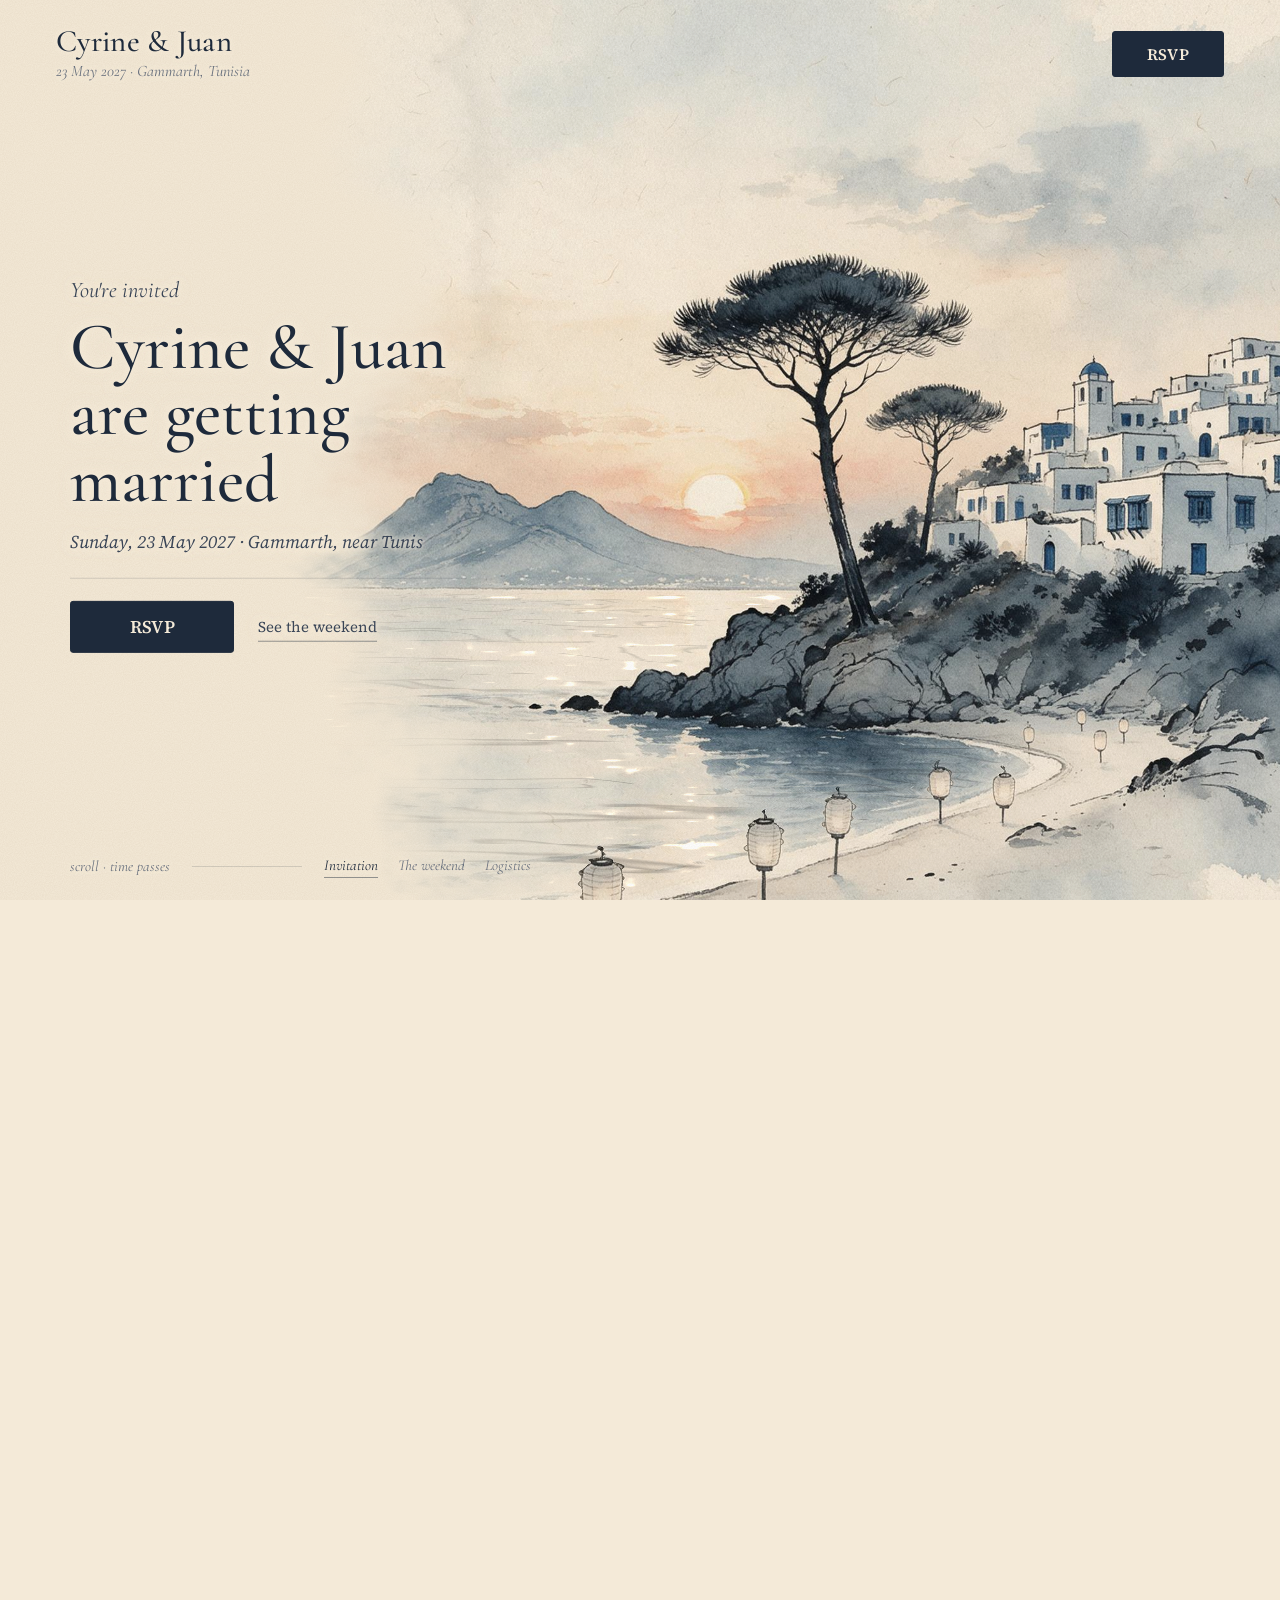
==== index.html @ d2c5db98 "Publish Cyrine and Juan wedding preview" ====
<!doctype html>
<html lang="en">
<head>
  <meta charset="utf-8">
  <meta name="viewport" content="width=device-width, initial-scale=1">
  <meta name="description" content="Cyrine & Juan are getting married: Sunday, 23 May 2027, Gammarth, near Tunis.">
  <title>Cyrine & Juan · 23 May 2027</title>
  <link rel="icon" href="assets/favicon.svg" type="image/svg+xml">
  <link rel="preconnect" href="https://fonts.googleapis.com">
  <link rel="preconnect" href="https://fonts.gstatic.com" crossorigin>
  <link rel="stylesheet" href="https://fonts.googleapis.com/css2?family=Cormorant+Garamond:ital,wght@0,400;0,500;0,600;1,400;1,500&family=Source+Serif+4:ital,wght@0,400;0,500;0,600;1,400&display=swap">
  <link rel="preload" as="image" href="assets/images/live/01-sunset.jpg">
  <link rel="stylesheet" href="home.css">
  <link rel="stylesheet" href="scrollbar.css">
  <script>
    window.LIVING_PAPER = {
      // Full-resolution masters, preserved without another image compression pass.
      stills: ['assets/images/live/01-sunset.jpg', 'assets/images/live/02-dusk.jpg', 'assets/images/live/03-night.jpg'],
      // The nightfall clip sets the sun, then brings out the stars.
      // Land stays on the aligned paintings; water keeps its independent clock.
      clips: ['assets/video/clips/12-sunset-to-dusk.mp4', 'assets/video/clips/23-nightfall-sun-stars.mp4'],
      // One continuous water video; scroll changes only its smooth colour grade.
      waterLoop: 'assets/video/clips/water-loop.mp4?v=rgb-1',
      waterLighting: 'assets/images/live/water-lighting.png?v=4-sky',
      mask: 'assets/images/live/live-mask.png?v=3-shore',
      sky: 'assets/images/live/live-sky.png?v=4-trees',
      aspect: 2400 / 1348,
      // Screens of scroll: a short rest on the first scene so the sunset starts almost at once.
      rest: [0.3, 0.6, 0.6],
      transition: 0.9,
      focusBand: 0.85,
      // Wide screens: the painting covers the right side; where it melts into the paper (fraction of the width, top and bottom).
      paperEdge: [0.33, 0.40],
      // Which part of the image must reach the screen's top, right and bottom edges (the paintings end in their own
      // washes before the image border; measured: paint stops past 0.96 on the right, past 0.94 at the bottom).
      cover: { top: 0.015, right: 0.93, bottom: 0.90 },
      // Things that light up when the cursor passes (lanterns on the beach, lit windows): [x, y, size] in painting coordinates.
      lights: [
        // Beach lanterns; checked against sunset (scripts/detect_lights.py).
        [0.55549, 0.88739, 1.07], // beach 1
        [0.64504, 0.84504, 0.94], // beach 2
        [0.68573, 0.81649, 0.84], // beach 3
        [0.74209, 0.78466, 0.76], // beach 4
        [0.7772, 0.79141, 0.74], // beach 5
        [0.79109, 0.73467, 0.61], // beach 6
        [0.82036, 0.71937, 0.56], // beach 7
        [0.83042, 0.74329, 0.63], // beach 8
        [0.84371, 0.72664, 0.58], // beach 9
        // Village windows, doorway and wall lamp; checked against sunset (scripts/detect_lights.py).
        [0.91142, 0.38555, 0.32], // top left window
        [0.91577, 0.38537, 0.32], // top right window
        [0.97858, 0.39445, 0.22], // wall lamp
        [0.80292, 0.45193, 0.32], // blue roof left
        [0.80691, 0.45148, 0.32], // blue roof middle
        [0.83345, 0.46267, 0.4], // small arched window
        [0.85294, 0.46172, 0.5], // middle left window
        [0.86501, 0.4618, 0.5], // middle right window
        [0.88919, 0.45537, 0.5], // tall arched window
        [0.93365, 0.4754, 0.5], // right shutter window
        [0.84236, 0.52325, 0.4], // front left pane
        [0.84844, 0.52168, 0.4], // front right pane
        [0.88539, 0.51431, 0.5], // front middle window
        [0.90999, 0.5193, 0.5], // front right window
        [0.88488, 0.56532, 0.5], // lit doorway
        // Shuttered windows: include the night painting's warm spill on the left walls; checked against sunset (scripts/detect_lights.py).
        [0.75843, 0.51219, 0.7], // left small shutter
        [0.77563, 0.51812, 1.2], // left tall shutter
        [0.74842, 0.54375, 0.65], // left lower shutter
        // Far-shore village lights; checked against sunset (scripts/detect_lights.py).
        [0.50289, 0.58857, 0.1], // shore 1
        [0.53652, 0.58365, 0.1], // shore 2
        [0.56676, 0.58657, 0.1], // shore 3
        [0.58826, 0.58468, 0.1], // shore 4
        [0.58807, 0.58948, 0.1], // shore 5
        [0.59575, 0.58915, 0.12], // shore 6
        [0.61139, 0.5837, 0.1], // shore 7
        [0.61587, 0.5858, 0.1], // shore 8
        [0.62457, 0.58526, 0.1], // shore 9
        [0.63322, 0.58791, 0.1], // shore 10
        [0.63514, 0.5813, 0.1], // shore 11
        [0.64682, 0.58353, 0.1], // shore 12
        [0.65063, 0.58703, 0.12], // shore 13
      ],
      // Paper colour at each painting's edge, so the page and the painting meet without a seam.
      paper: [[244, 234, 216], [246, 235, 219], [242, 228, 210]],
      // Both lighting transitions ease at their ends; the sky video follows that light directly.
      // Living motion, plus: the edge breathing (amount, period in seconds), the darker drying rim, wet paper under the
      // cursor and while the light changes. ?tune on the page gives sliders for all of these.
      motion: { water: 1, ripples: 1, sparkle: 1, speed: 1, trees: 0.5, gust: 0.5, breath: 1, breathPeriod: 8, rim: 0.5, wet: 1, wetChange: 0.5, dry: 0.15, wetTint: 0.5 },
      // The painting blooms in on load like a watercolour wash, from the sun outward, over this many seconds.
      bloom: 6.5,
      seed: [0.62, 0.5]
    };
    // Start on bare paper, before images can flash ahead of the live reveal.
    // If the renderer cannot start, leave the ordinary still-page fallback.
    if (!location.hash && !matchMedia('(prefers-reduced-motion: reduce)').matches) {
      document.documentElement.classList.add('lp-opening');
      setTimeout(() => document.documentElement.classList.remove('lp-opening'), 8000);
    }
  </script>
  <script src="src/living-paper.js?v=3-soft-opening" defer></script>
  <script src="src/cursor.js" defer></script>
  <script src="src/scrollbar.js" defer></script>
</head>
<body>
  <canvas id="paper" aria-hidden="true"></canvas>
  <div class="lp-fallback" aria-hidden="true">
    <img src="assets/images/live/01-sunset.jpg" alt="">
    <img src="assets/images/live/02-dusk.jpg" alt="">
    <img src="assets/images/live/03-night.jpg" alt="">
  </div>

  <header class="lp-header" data-tone="light">
    <a class="lp-brand" href="#invitation">
      <span class="lp-brand__names">Cyrine &amp; Juan</span>
      <span class="lp-brand__line">23 May 2027 · Gammarth, Tunisia</span>
    </a>
    <nav class="lp-menu" aria-label="Site">
      <a class="lp-button lp-button--primary" href="rsvp/">RSVP</a>
    </nav>
  </header>


  <main id="track">
    <span class="lp-anchor" id="invitation"></span>
    <span class="lp-anchor" id="weekend"></span>
    <span class="lp-anchor" id="logistics"></span>

    <article class="lp-copy" aria-labelledby="h-invitation">
      <p class="lp-eyebrow">You're invited</p>
      <h1 id="h-invitation">Cyrine &amp; Juan are getting married</h1>
      <p class="lp-sub">Sunday, 23 May 2027 · Gammarth, near Tunis</p>
      <div class="lp-rsvp">
        <p class="lp-actions"><a class="lp-button lp-button--big lp-button--primary" href="rsvp/">RSVP</a><a class="lp-link" href="#weekend">See the weekend</a></p>
      </div>
    </article>

    <article class="lp-copy" aria-labelledby="h-weekend">
      <p class="lp-eyebrow">The plans so far</p>
      <h2 id="h-weekend">The weekend</h2>
      <p class="lp-sub">21–24 May 2027 · Gammarth</p>
      <ol class="lp-programme">
        <li><b>Fri 21 May</b><span>Traditional Tunisian wedding</span></li>
        <li><b>Sun 23 May</b><span>The wedding, under the stars</span></li>
        <li><b>Mon 24 May</b><span>Farewell brunch</span></li>
      </ol>
      <p class="lp-note">Saturday is yours to explore. Times and venues will follow as plans are settled.</p>
      <p class="lp-actions"><a class="lp-link" href="rsvp/">RSVP</a><a class="lp-link" href="logistics/#weekend">Weekend details</a></p>
    </article>

    <article class="lp-copy" aria-labelledby="h-logistics">
      <p class="lp-eyebrow">Getting there</p>
      <h2 id="h-logistics">Logistics</h2>
      <dl class="lp-facts">
        <dt>Fly into</dt><dd>Tunis–Carthage (TUN)</dd>
        <dt>Transport</dt><dd>Shuttles planned</dd>
        <dt>Where to stay</dt><dd><a class="lp-link" href="logistics/#stay">Three hotel ideas</a></dd>
        <dt>What to wear</dt><dd><a class="lp-link" href="logistics/#wear">Friday &amp; Sunday</a></dd>
      </dl>
      <p class="lp-actions"><a class="lp-button lp-button--big" href="logistics/">All the details</a><a class="lp-link" href="rsvp/">RSVP</a></p>
    </article>
  </main>

  <div class="lp-foot">
    <span class="lp-hint" aria-hidden="true">scroll · time passes</span>
    <span class="lp-progress" aria-hidden="true"><i></i></span>
    <nav class="lp-scenes" aria-label="Scenes">
      <a href="#invitation"><b>01</b> Invitation</a>
      <a href="#weekend"><b>02</b> The weekend</a>
      <a href="#logistics"><b>03</b> Logistics</a>
    </nav>
  </div>
  <noscript><p class="lp-noscript">Cyrine &amp; Juan are getting married: Sunday, 23 May 2027, Gammarth, near Tunis. <a href="rsvp/">RSVP</a> · <a href="logistics/">Logistics</a></p></noscript>
</body>
</html>
---- home.css ----
/* Home: the living painting. A fixed WebGL stage, the scene text on the painting's paper side, set like ink
   on the same sheet: quiet serif, no labels in capitals, outlined buttons, paper grain over all. */
:root {
  --paper: #f4ead8;
  --ink: #1e2a3b;
  --ink-soft: #3a4556;
  --muted: #68707d;
  --accent: #2c4f80;
  --line: rgba(30, 42, 59, 0.15);
  --rule: rgba(30, 42, 59, 0.45);
  --display: "Cormorant Garamond", Georgia, serif;
  --text: "Source Serif 4", Georgia, serif;
}
* { box-sizing: border-box; }
html { scroll-behavior: smooth; }
@media (prefers-reduced-motion: reduce) { html { scroll-behavior: auto; } }
body { margin: 0; background: var(--paper); color: var(--ink); font: 400 17px/1.6 var(--text); -webkit-font-smoothing: antialiased; }
a { color: inherit; }

/* Paper grain over the whole page, so the page's paper and the painting's paper read as one sheet. */
body::before {
  content: ""; position: fixed; inset: 0; z-index: 1; pointer-events: none; opacity: 0.3; mix-blend-mode: multiply;
  background-image: url("data:image/svg+xml,%3Csvg xmlns='http://www.w3.org/2000/svg' width='280' height='280'%3E%3Cfilter id='g'%3E%3CfeTurbulence type='fractalNoise' baseFrequency='0.9' numOctaves='3' stitchTiles='stitch'/%3E%3CfeColorMatrix values='0 0 0 0 0.52 0 0 0 0 0.44 0 0 0 0 0.32 0.55 0 0 0 0'/%3E%3C/filter%3E%3Crect width='100%25' height='100%25' filter='url(%23g)'/%3E%3C/svg%3E");
  background-size: 280px 280px;
}
body.lp-nograin::before { display: none; }

#paper, .lp-fallback { position: fixed; inset: 0; width: 100%; height: 100%; z-index: 0; }
#paper { display: block; opacity: 0; transition: opacity 0.2s; }
.lp-live #paper { opacity: 1; }
.lp-fallback img { position: absolute; inset: 0; width: 100%; height: 100%; object-fit: cover; transition: opacity 0.3s; }
.lp-fallback img + img { opacity: 0; }
.lp-live .lp-fallback { display: none; }
/* Until the renderer is ready, the first view is paper rather than a full
   painting that disappears again. No class is set for reduced motion/no JS. */
.lp-opening .lp-fallback,
.lp-opening .lp-copy:first-of-type { visibility: hidden !important; }
body:not(.lp-band) .lp-fallback img { left: auto; right: 0; top: 0; width: auto; height: 100%; object-fit: cover; }

#track { position: relative; z-index: 1; }
.lp-anchor { position: absolute; left: 0; width: 1px; height: 1px; }

.lp-header { position: fixed; z-index: 5; top: 0; left: 0; right: 0; display: flex; align-items: center; justify-content: space-between; gap: 12px 28px; padding: 26px 56px;
  text-shadow: 0 0 4px var(--paper), 0 0 10px var(--paper); }
.lp-brand { display: flex; flex-direction: column; gap: 5px; text-decoration: none; }
.lp-brand__names { font: 500 31px/1 var(--display); letter-spacing: 0.01em; }
.lp-brand__line { font: italic 400 16px/1.2 var(--display); color: var(--muted); }
.lp-menu { display: flex; align-items: center; justify-content: flex-end; }
.lp-button { display: inline-flex; align-items: center; padding: 10px 20px; border: 1px solid var(--rule); border-radius: 3px; background: transparent; color: var(--ink); text-decoration: none; font: 500 15px/1 var(--text); letter-spacing: 0.02em; transition: background-color 0.5s, border-color 0.5s; }
.lp-button:hover { background: rgba(44, 79, 128, 0.09); border-color: var(--ink); }
.lp-button--big { padding: 13px 26px; font-size: 16px; border-color: rgba(30, 42, 59, 0.7); }
.lp-button--primary { justify-content: center; background: var(--ink); border-color: var(--ink); color: var(--paper); font-weight: 600; text-shadow: none; }
.lp-button--primary:hover { background: var(--accent); border-color: var(--accent); }
.lp-menu .lp-button--primary { min-width: 112px; min-height: 46px; font-size: 16px; transition: background-color 0.5s, border-color 0.5s, color 0.5s; }
.lp-button--big.lp-button--primary { min-width: 164px; min-height: 52px; padding: 16px 32px; font-size: 18px; }
/* The desktop button sits on the sky; the phone header always sits on paper. */
body:not(.lp-band) .lp-header[data-tone="dark"] .lp-button--primary { background: var(--paper); border-color: var(--paper); color: var(--ink); }
body:not(.lp-band) .lp-header[data-tone="dark"] .lp-button--primary:hover { background: #fff7e9; border-color: #fff7e9; }
a:focus-visible { outline: 2px solid #b08a3e; outline-offset: 3px; }

.lp-copy { position: fixed; z-index: 2; left: 5.5vw; top: 50%; transform: translateY(-46%); width: min(500px, 31vw); display: flex; flex-direction: column; gap: 14px; opacity: 0;
  text-shadow: 0 0 4px var(--paper), 0 0 10px var(--paper), 0 0 18px rgba(244, 234, 216, 0.85); }
.lp-copy .lp-button { text-shadow: none; }
.lp-copy:first-of-type { opacity: 1; }
.lp-eyebrow { margin: 0 0 -4px; font: italic 400 1.4rem/1.2 var(--display); color: var(--ink-soft); }
.lp-copy h1, .lp-copy h2 { margin: 0; font: 500 clamp(2.8rem, 5.2vw, 4.6rem)/1 var(--display); letter-spacing: 0; }
.lp-sub { margin: 0; font-size: 18px; font-style: italic; color: var(--ink-soft); }
.lp-rsvp { display: flex; flex-direction: column; gap: 14px; margin-top: 8px; padding-top: 22px; border-top: 1px solid var(--line); }
.lp-rsvp p { margin: 0; }
.lp-actions { margin: 4px 0 0; display: flex; flex-wrap: wrap; align-items: center; gap: 14px 24px; }
.lp-link { padding: 2px 0; border-bottom: 1px solid var(--rule); text-decoration: none; font-size: 15px; color: var(--ink-soft); transition: color 0.4s, border-color 0.4s; }
.lp-link:hover { color: var(--ink); border-bottom-color: var(--ink); }
.lp-programme { margin: 6px 0 0; padding: 0; list-style: none; border-top: 1px solid var(--line); }
.lp-programme li { display: flex; gap: 18px; align-items: baseline; padding: 13px 0; border-bottom: 1px solid var(--line); }
.lp-programme b { width: 118px; flex-shrink: 0; font-weight: 600; font-size: 15px; }
.lp-programme span { flex: 1; font-size: 16px; }
.lp-copy em { font: italic 400 15px/1 var(--display); color: var(--muted); text-transform: lowercase; }
.lp-note { margin: 0; font-size: 15px; color: var(--ink-soft); }
.lp-facts { margin: 6px 0 0; display: grid; grid-template-columns: 140px minmax(0, 1fr); border-top: 1px solid var(--line); }
.lp-facts dt, .lp-facts dd { margin: 0; padding: 11px 0; border-bottom: 1px solid var(--line); }
.lp-facts dt { font-weight: 600; font-size: 15px; }
.lp-facts dd { font-size: 16px; }

.lp-foot { position: fixed; z-index: 3; left: 5.5vw; right: auto; bottom: 22px; display: flex; flex-wrap: wrap; justify-content: flex-start; align-items: center; gap: 10px 22px; font: italic 400 15px/1 var(--display); color: var(--muted); text-shadow: 0 0 4px var(--paper), 0 0 10px var(--paper); }
.lp-hint { pointer-events: none; transition: opacity 0.3s; }
.lp-scenes { display: flex; gap: 20px; }
.lp-scenes a { text-decoration: none; color: var(--muted); padding: 4px 0; border-bottom: 1px solid transparent; transition: color 0.3s, border-color 0.3s; }
.lp-scenes a b { display: none; }
.lp-scenes a:hover, .lp-scenes a[aria-current] { color: var(--ink); border-bottom-color: var(--rule); }
.lp-progress { display: block; width: 110px; height: 1px; background: var(--line); }
.lp-progress i { display: block; height: 1px; background: var(--ink-soft); transform: scaleX(0); transform-origin: left; }
.lp-noscript { position: relative; z-index: 6; max-width: 40ch; margin: 30vh auto; padding: 0 24px; }

/* Narrow or portrait screens: the painting is a band under the header; the text sits on paper below. */
.lp-band .lp-header { align-items: center; gap: 12px; min-height: 92px; padding: 14px 20px; background: var(--paper); }
.lp-band .lp-brand { min-width: 0; }
.lp-band .lp-brand__names { font-size: 25px; }
.lp-band .lp-brand__line { font-size: 13px; }
.lp-band .lp-menu .lp-button--primary { min-width: 86px; min-height: 42px; font-size: 15px; }
.lp-band .lp-button { padding: 8px 16px; }
.lp-band #paper, .lp-band .lp-fallback { top: 92px; height: 40svh; bottom: auto; }
.lp-band .lp-scenes { display: none; }
.lp-band .lp-copy { left: 20px; right: 20px; width: auto; top: calc(92px + 40svh + 14px); transform: none; gap: 10px; text-shadow: none; }
.lp-band .lp-eyebrow { font-size: 1.2rem; }
.lp-band .lp-copy h1, .lp-band .lp-copy h2 { font-size: clamp(2.1rem, 9.5vw, 2.8rem); }
.lp-band .lp-sub { font-size: 16px; }
.lp-band .lp-rsvp { margin-top: 2px; padding-top: 12px; gap: 10px; }
.lp-band .lp-rsvp p { font-size: 16px; }
.lp-band .lp-button--big { padding: 11px 22px; font-size: 15px; }
.lp-band .lp-programme li { padding: 9px 0; gap: 10px; }
.lp-band .lp-programme b { width: auto; font-size: 14px; }
.lp-band .lp-programme span { font-size: 14px; }
.lp-band .lp-note { display: none; }
.lp-band .lp-facts { grid-template-columns: 104px minmax(0, 1fr); }
.lp-band .lp-facts dt, .lp-band .lp-facts dd { padding: 7px 0; font-size: 14px; }
.lp-band .lp-foot { left: 20px; right: 20px; bottom: 12px; justify-content: center; text-shadow: none; }

/* ?tune: the sliders, only on the real page while Juan sets the numbers. */
.lp-tune { position: fixed; z-index: 9; right: 16px; bottom: 56px; width: 280px; max-height: calc(100vh - 80px); overflow: auto; padding: 12px 14px; border: 1px solid var(--line); border-radius: 6px; background: rgba(244, 234, 216, 0.96); font: 400 13px/1.4 var(--text); display: flex; flex-direction: column; gap: 6px; }
.lp-tune b { font-weight: 600; }
.lp-tune label { display: grid; grid-template-columns: 1fr 44px; gap: 2px 8px; align-items: center; }
.lp-tune input { grid-column: 1 / -1; width: 100%; accent-color: var(--accent); }
.lp-tune output { text-align: right; font-family: ui-monospace, Menlo, monospace; font-size: 12px; }
.lp-tune button { margin-top: 4px; padding: 6px 12px; border: 1px solid var(--rule); border-radius: 3px; background: transparent; font: inherit; cursor: pointer; }
.lp-tune code { white-space: pre-wrap; word-break: break-all; font-size: 11px; color: var(--muted); }

/* The cursor: an ink drop that follows the pointer, lengthens along its motion like a drop of water, grows over
   links and sits a little wider on the painting. Only where there is a fine pointer; never on touch screens. */
@media (hover: hover) and (pointer: fine) {
  body.lp-cursor, body.lp-cursor * { cursor: none !important; }
  /* Drawn in paper colour with difference blending: ink on the paper, pale on the night sky. */
  .lp-cursor-dot { position: fixed; z-index: 11; left: 0; top: 0; width: 22px; height: 22px; margin: -11px 0 0 -11px; border: 1px solid rgba(244, 234, 216, 0.8); border-radius: 50%; background: rgba(244, 234, 216, 0); pointer-events: none; mix-blend-mode: difference; opacity: 0; will-change: transform;
    transition: opacity 0.3s, width 0.25s, height 0.25s, margin 0.25s, background-color 0.25s, border-color 0.25s; }
  .lp-cursor-dot::before { content: ""; position: absolute; inset: 4px; border-radius: 46% 54% 52% 48% / 52% 46% 54% 48%; background: rgba(244, 234, 216, 0.1); animation: lp-drop 7s ease-in-out infinite; }
  .lp-cursor-dot.is-on { opacity: 1; }
  .lp-cursor-dot.is-paint { width: 30px; height: 30px; margin: -15px 0 0 -15px; border-color: rgba(244, 234, 216, 0.55); }
  /* Over a link the ring closes into a pen tip: a small solid ink dot, nothing grows. */
  .lp-cursor-dot.is-link { width: 7px; height: 7px; margin: -3.5px 0 0 -3.5px; border-color: transparent; background: rgba(244, 234, 216, 0.95); }
  .lp-cursor-dot.is-link::before { display: none; }
  .lp-cursor-dot.is-down { width: 5px; height: 5px; margin: -2.5px 0 0 -2.5px; border-color: transparent; background: rgba(244, 234, 216, 1); }
  @keyframes lp-drop {
    0%, 100% { border-radius: 46% 54% 52% 48% / 52% 46% 54% 48%; }
    33% { border-radius: 53% 47% 45% 55% / 48% 55% 45% 52%; }
    66% { border-radius: 48% 52% 55% 45% / 55% 47% 53% 45%; }
  }
}
@media (prefers-reduced-motion: reduce) { .lp-cursor-dot { display: none; } body.lp-cursor, body.lp-cursor * { cursor: auto !important; } }
---- scrollbar.css ----
/* A dry-brush mark at the paper's edge. Scrolling itself stays native. */
html.paint-scrollbar-ready { scrollbar-width: none; }
html.paint-scrollbar-ready::-webkit-scrollbar { display: none; }

.paint-scrollbar {
  position: fixed;
  z-index: 10;
  top: max(104px, env(safe-area-inset-top));
  right: env(safe-area-inset-right, 0px);
  bottom: max(24px, env(safe-area-inset-bottom));
  width: 28px;
  outline: none;
  /* Difference blending gives ink on paper and pale pigment on the dark
     painting, including when the handle crosses both in the same stroke. */
  color: #ded0b5;
  mix-blend-mode: difference;
  cursor: pointer;
  touch-action: pan-y;
  user-select: none;
  -webkit-user-select: none;
  opacity: 0;
  pointer-events: none;
  transition: opacity 0.45s;
}
.paint-scrollbar.is-scrolling,
.paint-scrollbar.is-dragging,
.paint-scrollbar:focus-visible:not(.is-pointer-focus) { opacity: 1; pointer-events: auto; transition-duration: 0.16s; }
.paint-scrollbar[hidden] { display: none; }
.paint-scrollbar svg { display: block; width: 100%; height: 100%; pointer-events: none; }
.paint-scrollbar__track { position: absolute; inset: 0; opacity: 0.28; }
.paint-scrollbar__thumb {
  position: absolute;
  top: 0;
  left: 0;
  width: 100%;
  min-height: 44px;
  cursor: grab;
  touch-action: none;
}
.paint-scrollbar__thumb svg { width: 10px; margin: 0 auto; opacity: 0.78; transition: opacity 0.2s; }
.paint-scrollbar:hover .paint-scrollbar__thumb svg,
.paint-scrollbar:focus-visible .paint-scrollbar__thumb svg,
.paint-scrollbar.is-dragging .paint-scrollbar__thumb svg { opacity: 1; }
.paint-scrollbar.is-dragging, .paint-scrollbar.is-dragging .paint-scrollbar__thumb { cursor: grabbing; }
.paint-scrollbar:focus-visible:not(.is-pointer-focus) { outline: 1px dashed currentColor; outline-offset: -3px; }
@media (pointer: coarse) {
  .paint-scrollbar { width: 24px; top: max(116px, env(safe-area-inset-top)); }
  .paint-scrollbar__thumb svg { width: 7px; }
}
@media (prefers-reduced-motion: reduce) {
  .paint-scrollbar, .paint-scrollbar__thumb svg { transition: none; }
}
@media print, (forced-colors: active) {
  html.paint-scrollbar-ready { scrollbar-width: auto; }
  html.paint-scrollbar-ready::-webkit-scrollbar { display: block; }
  .paint-scrollbar { display: none; }
}
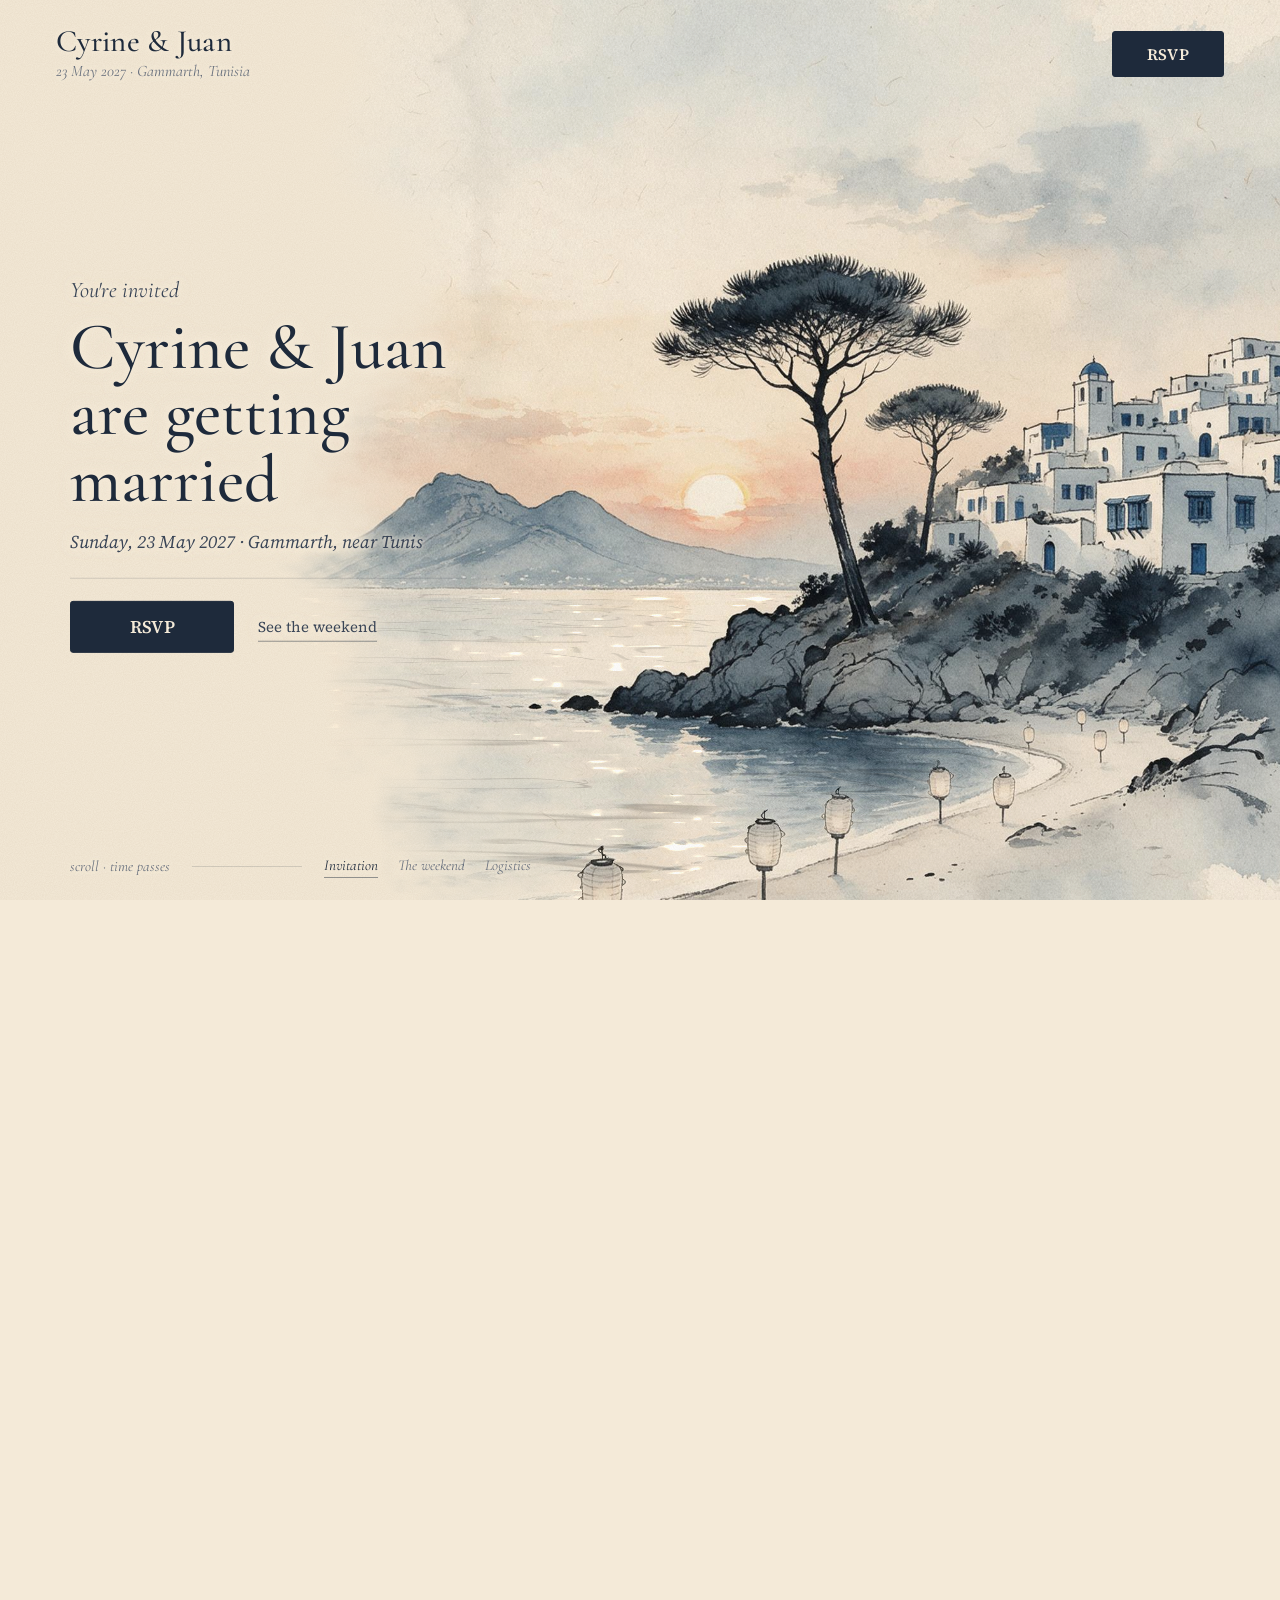
==== commit e0634c58: "Start the phone home page with the painting" ====
--- a/index.html
+++ b/index.html
@@ -10,7 +10,7 @@
   <link rel="preconnect" href="https://fonts.gstatic.com" crossorigin>
   <link rel="stylesheet" href="https://fonts.googleapis.com/css2?family=Cormorant+Garamond:ital,wght@0,400;0,500;0,600;1,400;1,500&family=Source+Serif+4:ital,wght@0,400;0,500;0,600;1,400&display=swap">
   <link rel="preload" as="image" href="assets/images/live/01-sunset.jpg">
-  <link rel="stylesheet" href="home.css">
+  <link rel="stylesheet" href="home.css?v=phone-no-header-1">
   <link rel="stylesheet" href="scrollbar.css">
   <script>
     window.LIVING_PAPER = {
--- a/home.css
+++ b/home.css
@@ -53,7 +53,7 @@
 .lp-button--primary:hover { background: var(--accent); border-color: var(--accent); }
 .lp-menu .lp-button--primary { min-width: 112px; min-height: 46px; font-size: 16px; transition: background-color 0.5s, border-color 0.5s, color 0.5s; }
 .lp-button--big.lp-button--primary { min-width: 164px; min-height: 52px; padding: 16px 32px; font-size: 18px; }
-/* The desktop button sits on the sky; the phone header always sits on paper. */
+/* The desktop button sits on the sky. */
 body:not(.lp-band) .lp-header[data-tone="dark"] .lp-button--primary { background: var(--paper); border-color: var(--paper); color: var(--ink); }
 body:not(.lp-band) .lp-header[data-tone="dark"] .lp-button--primary:hover { background: #fff7e9; border-color: #fff7e9; }
 a:focus-visible { outline: 2px solid #b08a3e; outline-offset: 3px; }
@@ -91,16 +91,14 @@
 .lp-progress i { display: block; height: 1px; background: var(--ink-soft); transform: scaleX(0); transform-origin: left; }
 .lp-noscript { position: relative; z-index: 6; max-width: 40ch; margin: 30vh auto; padding: 0 24px; }
 
-/* Narrow or portrait screens: the painting is a band under the header; the text sits on paper below. */
-.lp-band .lp-header { align-items: center; gap: 12px; min-height: 92px; padding: 14px 20px; background: var(--paper); }
-.lp-band .lp-brand { min-width: 0; }
-.lp-band .lp-brand__names { font-size: 25px; }
-.lp-band .lp-brand__line { font-size: 13px; }
-.lp-band .lp-menu .lp-button--primary { min-width: 86px; min-height: 42px; font-size: 15px; }
+/* Narrow or portrait screens start with the painting; the invitation and RSVP sit below. */
+/* Hide the bar before the runtime applies lp-band, including on the first paint. */
+@media (max-aspect-ratio: 23/20) { .lp-header { display: none; } }
+.lp-band .lp-header { display: none; }
 .lp-band .lp-button { padding: 8px 16px; }
-.lp-band #paper, .lp-band .lp-fallback { top: 92px; height: 40svh; bottom: auto; }
+.lp-band #paper, .lp-band .lp-fallback { top: 0; height: 40svh; bottom: auto; }
 .lp-band .lp-scenes { display: none; }
-.lp-band .lp-copy { left: 20px; right: 20px; width: auto; top: calc(92px + 40svh + 14px); transform: none; gap: 10px; text-shadow: none; }
+.lp-band .lp-copy { left: 20px; right: 20px; width: auto; top: calc(40svh + 14px); transform: none; gap: 10px; text-shadow: none; }
 .lp-band .lp-eyebrow { font-size: 1.2rem; }
 .lp-band .lp-copy h1, .lp-band .lp-copy h2 { font-size: clamp(2.1rem, 9.5vw, 2.8rem); }
 .lp-band .lp-sub { font-size: 16px; }
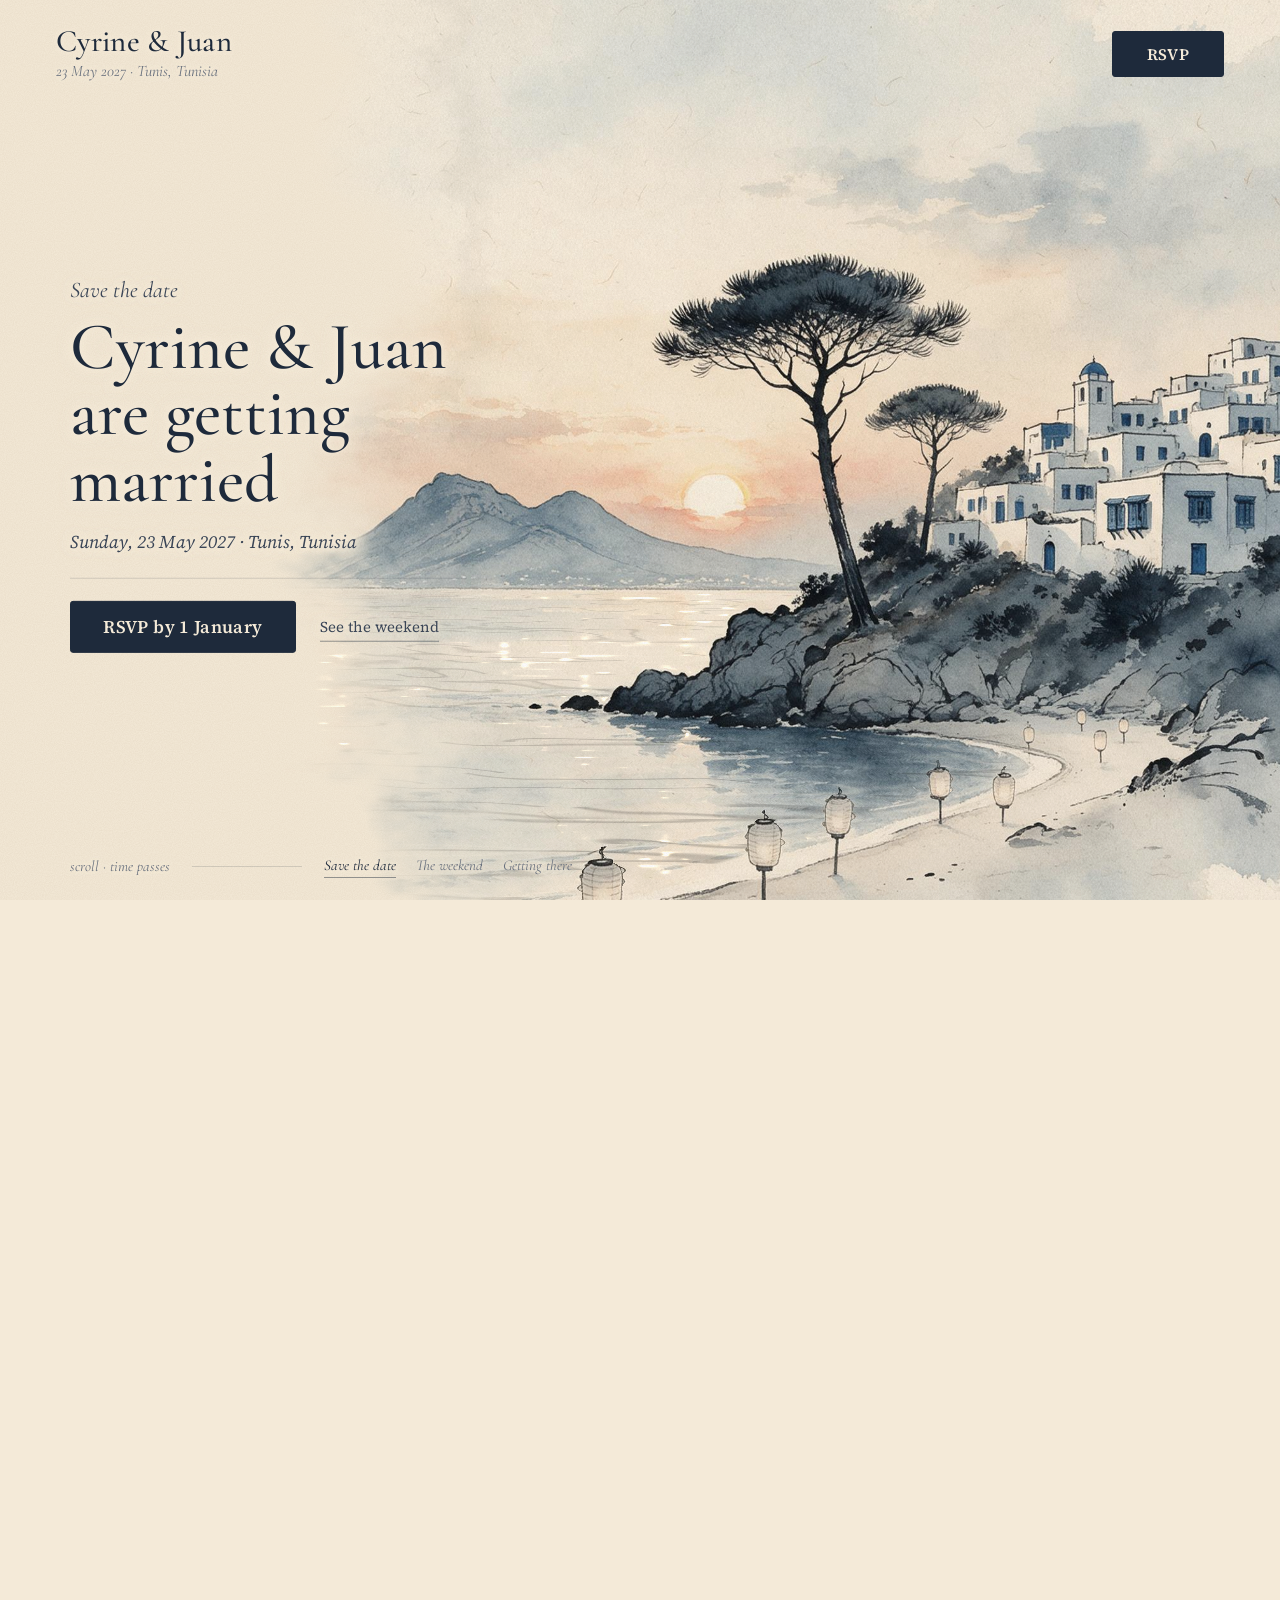
==== commit 415945cc: "Faster home page at rest; save the date, Tunis, Getting there, visa and attire details Co-Authored-B" ====
--- a/index.html
+++ b/index.html
@@ -3,14 +3,14 @@
 <head>
   <meta charset="utf-8">
   <meta name="viewport" content="width=device-width, initial-scale=1">
-  <meta name="description" content="Cyrine & Juan are getting married: Sunday, 23 May 2027, Gammarth, near Tunis.">
+  <meta name="description" content="Save the date: Cyrine & Juan are getting married on Sunday, 23 May 2027, in Tunis, Tunisia.">
   <title>Cyrine & Juan · 23 May 2027</title>
   <link rel="icon" href="assets/favicon.svg" type="image/svg+xml">
   <link rel="preconnect" href="https://fonts.googleapis.com">
   <link rel="preconnect" href="https://fonts.gstatic.com" crossorigin>
   <link rel="stylesheet" href="https://fonts.googleapis.com/css2?family=Cormorant+Garamond:ital,wght@0,400;0,500;0,600;1,400;1,500&family=Source+Serif+4:ital,wght@0,400;0,500;0,600;1,400&display=swap">
   <link rel="preload" as="image" href="assets/images/live/01-sunset.jpg">
-  <link rel="stylesheet" href="home.css?v=phone-no-header-1">
+  <link rel="stylesheet" href="home.css?v=4-rest">
   <link rel="stylesheet" href="scrollbar.css">
   <script>
     window.LIVING_PAPER = {
@@ -98,8 +98,8 @@
       setTimeout(() => document.documentElement.classList.remove('lp-opening'), 8000);
     }
   </script>
-  <script src="src/living-paper.js?v=3-soft-opening" defer></script>
-  <script src="src/cursor.js" defer></script>
+  <script src="src/living-paper.js?v=4-rest" defer></script>
+  <script src="src/cursor.js?v=4-rest" defer></script>
   <script src="src/scrollbar.js" defer></script>
 </head>
 <body>
@@ -113,7 +113,7 @@
   <header class="lp-header" data-tone="light">
     <a class="lp-brand" href="#invitation">
       <span class="lp-brand__names">Cyrine &amp; Juan</span>
-      <span class="lp-brand__line">23 May 2027 · Gammarth, Tunisia</span>
+      <span class="lp-brand__line">23 May 2027 · Tunis, Tunisia</span>
     </a>
     <nav class="lp-menu" aria-label="Site">
       <a class="lp-button lp-button--primary" href="rsvp/">RSVP</a>
@@ -127,32 +127,33 @@
     <span class="lp-anchor" id="logistics"></span>
 
     <article class="lp-copy" aria-labelledby="h-invitation">
-      <p class="lp-eyebrow">You're invited</p>
+      <p class="lp-eyebrow">Save the date</p>
       <h1 id="h-invitation">Cyrine &amp; Juan are getting married</h1>
-      <p class="lp-sub">Sunday, 23 May 2027 · Gammarth, near Tunis</p>
+      <p class="lp-sub">Sunday, 23 May 2027 · Tunis, Tunisia</p>
       <div class="lp-rsvp">
-        <p class="lp-actions"><a class="lp-button lp-button--big lp-button--primary" href="rsvp/">RSVP</a><a class="lp-link" href="#weekend">See the weekend</a></p>
+        <p class="lp-actions"><a class="lp-button lp-button--big lp-button--primary" href="rsvp/">RSVP by 1 January</a><a class="lp-link" href="#weekend">See the weekend</a></p>
       </div>
     </article>
 
     <article class="lp-copy" aria-labelledby="h-weekend">
-      <p class="lp-eyebrow">The plans so far</p>
+      <p class="lp-eyebrow">What we know so far</p>
       <h2 id="h-weekend">The weekend</h2>
-      <p class="lp-sub">21–24 May 2027 · Gammarth</p>
+      <p class="lp-sub">21 to 24 May 2027 · Tunisia</p>
       <ol class="lp-programme">
         <li><b>Fri 21 May</b><span>Traditional Tunisian wedding</span></li>
+        <li><b>Sat 22 May</b><span>City tour (optional)</span></li>
         <li><b>Sun 23 May</b><span>The wedding, under the stars</span></li>
         <li><b>Mon 24 May</b><span>Farewell brunch</span></li>
       </ol>
-      <p class="lp-note">Saturday is yours to explore. Times and venues will follow as plans are settled.</p>
+      <p class="lp-note">We're still choosing the venues, but we wanted to let you know as soon as possible.</p>
       <p class="lp-actions"><a class="lp-link" href="rsvp/">RSVP</a><a class="lp-link" href="logistics/#weekend">Weekend details</a></p>
     </article>
 
     <article class="lp-copy" aria-labelledby="h-logistics">
-      <p class="lp-eyebrow">Getting there</p>
-      <h2 id="h-logistics">Logistics</h2>
+      <p class="lp-eyebrow">Plan your trip</p>
+      <h2 id="h-logistics">Getting there</h2>
       <dl class="lp-facts">
-        <dt>Fly into</dt><dd>Tunis–Carthage (TUN)</dd>
+        <dt>Fly into</dt><dd>Tunis-Carthage (TUN)</dd>
         <dt>Transport</dt><dd>Shuttles planned</dd>
         <dt>Where to stay</dt><dd><a class="lp-link" href="logistics/#stay">Three hotel ideas</a></dd>
         <dt>What to wear</dt><dd><a class="lp-link" href="logistics/#wear">Friday &amp; Sunday</a></dd>
@@ -165,11 +166,11 @@
     <span class="lp-hint" aria-hidden="true">scroll · time passes</span>
     <span class="lp-progress" aria-hidden="true"><i></i></span>
     <nav class="lp-scenes" aria-label="Scenes">
-      <a href="#invitation"><b>01</b> Invitation</a>
+      <a href="#invitation"><b>01</b> Save the date</a>
       <a href="#weekend"><b>02</b> The weekend</a>
-      <a href="#logistics"><b>03</b> Logistics</a>
+      <a href="#logistics"><b>03</b> Getting there</a>
     </nav>
   </div>
-  <noscript><p class="lp-noscript">Cyrine &amp; Juan are getting married: Sunday, 23 May 2027, Gammarth, near Tunis. <a href="rsvp/">RSVP</a> · <a href="logistics/">Logistics</a></p></noscript>
+  <noscript><p class="lp-noscript">Save the date: Cyrine &amp; Juan are getting married on Sunday, 23 May 2027, in Tunis, Tunisia. <a href="rsvp/">RSVP by 1 January</a> · <a href="logistics/">Getting there</a></p></noscript>
 </body>
 </html>
--- a/home.css
+++ b/home.css
@@ -108,7 +108,7 @@
 .lp-band .lp-programme li { padding: 9px 0; gap: 10px; }
 .lp-band .lp-programme b { width: auto; font-size: 14px; }
 .lp-band .lp-programme span { font-size: 14px; }
-.lp-band .lp-note { display: none; }
+.lp-band .lp-note { font-size: 14px; }
 .lp-band .lp-facts { grid-template-columns: 104px minmax(0, 1fr); }
 .lp-band .lp-facts dt, .lp-band .lp-facts dd { padding: 7px 0; font-size: 14px; }
 .lp-band .lp-foot { left: 20px; right: 20px; bottom: 12px; justify-content: center; text-shadow: none; }
@@ -129,17 +129,14 @@
   /* Drawn in paper colour with difference blending: ink on the paper, pale on the night sky. */
   .lp-cursor-dot { position: fixed; z-index: 11; left: 0; top: 0; width: 22px; height: 22px; margin: -11px 0 0 -11px; border: 1px solid rgba(244, 234, 216, 0.8); border-radius: 50%; background: rgba(244, 234, 216, 0); pointer-events: none; mix-blend-mode: difference; opacity: 0; will-change: transform;
     transition: opacity 0.3s, width 0.25s, height 0.25s, margin 0.25s, background-color 0.25s, border-color 0.25s; }
-  .lp-cursor-dot::before { content: ""; position: absolute; inset: 4px; border-radius: 46% 54% 52% 48% / 52% 46% 54% 48%; background: rgba(244, 234, 216, 0.1); animation: lp-drop 7s ease-in-out infinite; }
+  /* The drop's slow wobble (7 s, eased between three shapes) is set by cursor.js through --drop, 15 times a second:
+     a CSS animation of border-radius would restyle and recomposite the page on every screen refresh. */
+  .lp-cursor-dot::before { content: ""; position: absolute; inset: 4px; border-radius: var(--drop, 46% 54% 52% 48% / 52% 46% 54% 48%); background: rgba(244, 234, 216, 0.1); }
   .lp-cursor-dot.is-on { opacity: 1; }
   .lp-cursor-dot.is-paint { width: 30px; height: 30px; margin: -15px 0 0 -15px; border-color: rgba(244, 234, 216, 0.55); }
   /* Over a link the ring closes into a pen tip: a small solid ink dot, nothing grows. */
   .lp-cursor-dot.is-link { width: 7px; height: 7px; margin: -3.5px 0 0 -3.5px; border-color: transparent; background: rgba(244, 234, 216, 0.95); }
   .lp-cursor-dot.is-link::before { display: none; }
   .lp-cursor-dot.is-down { width: 5px; height: 5px; margin: -2.5px 0 0 -2.5px; border-color: transparent; background: rgba(244, 234, 216, 1); }
-  @keyframes lp-drop {
-    0%, 100% { border-radius: 46% 54% 52% 48% / 52% 46% 54% 48%; }
-    33% { border-radius: 53% 47% 45% 55% / 48% 55% 45% 52%; }
-    66% { border-radius: 48% 52% 55% 45% / 55% 47% 53% 45%; }
-  }
 }
 @media (prefers-reduced-motion: reduce) { .lp-cursor-dot { display: none; } body.lp-cursor, body.lp-cursor * { cursor: auto !important; } }
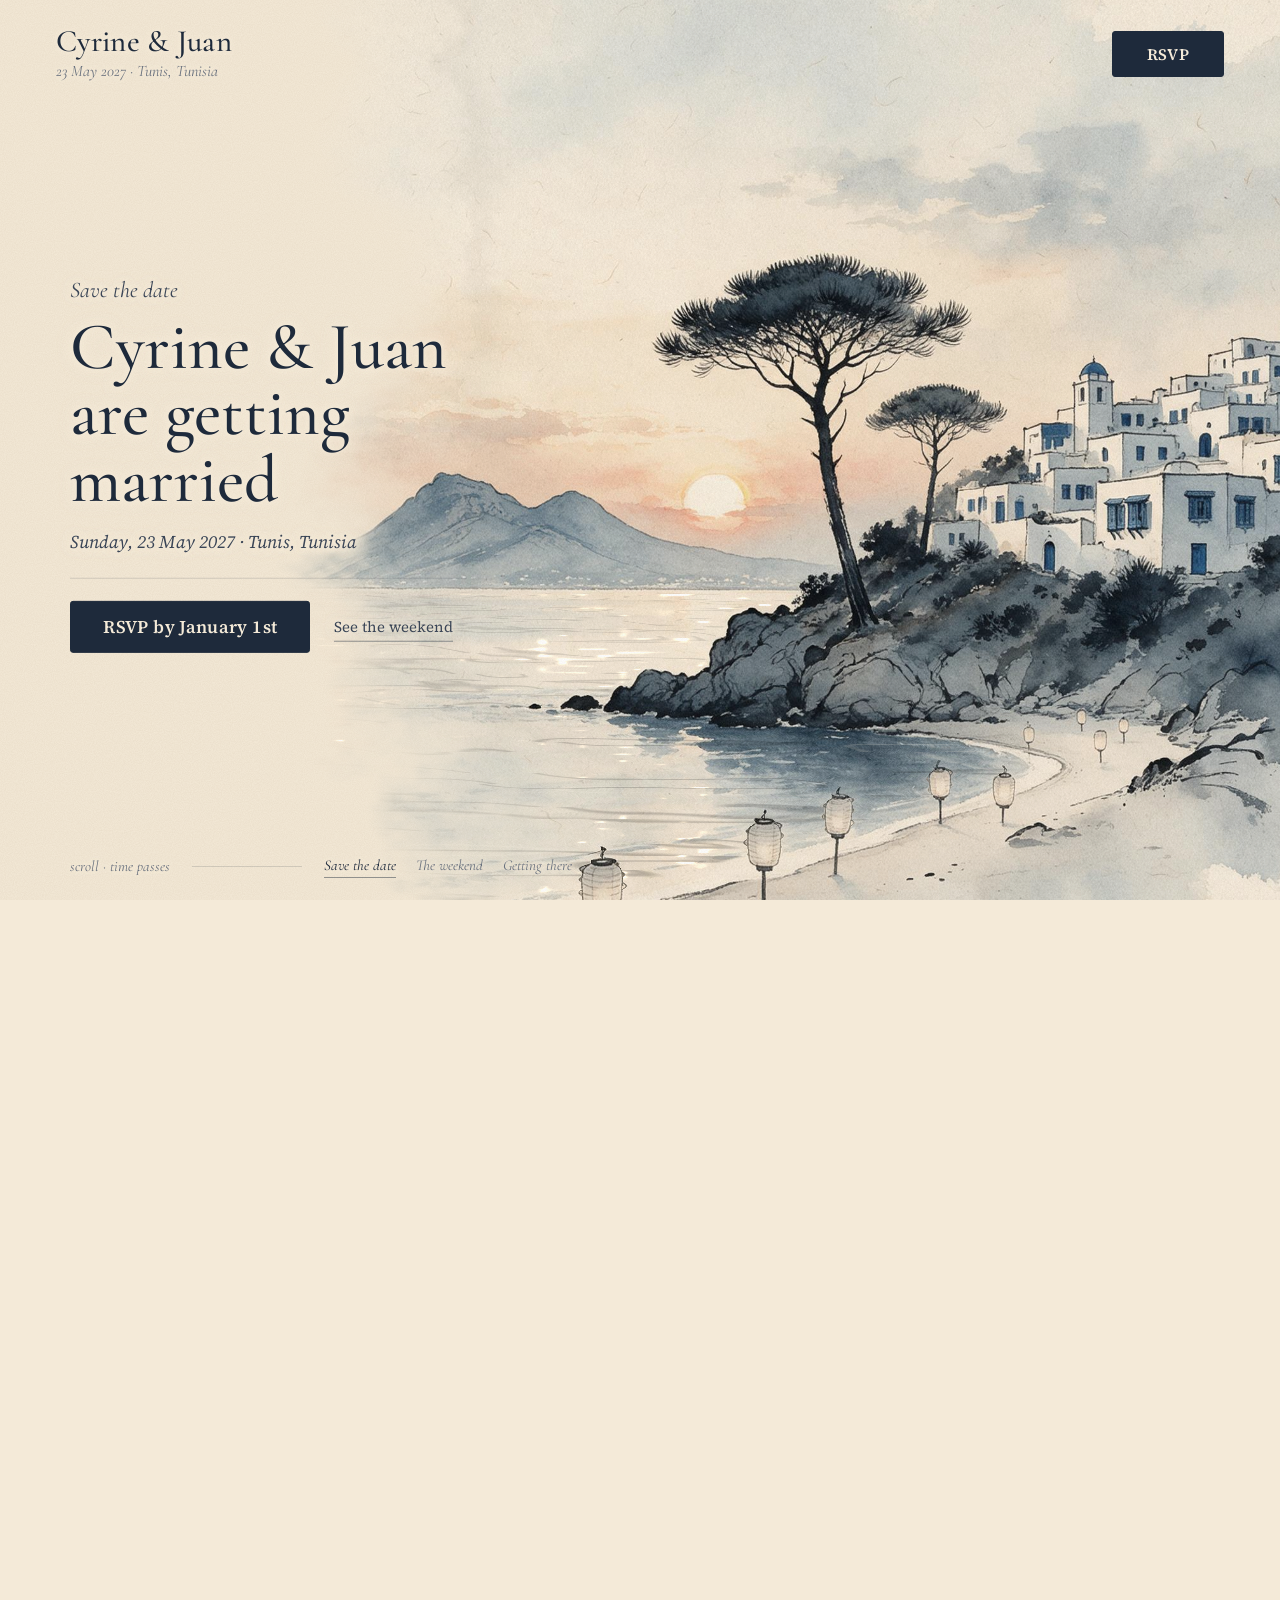
==== commit 595e1100: "Main button: RSVP by January 1st Co-Authored-By: Claude Opus 5.5 <noreply@anthropic.com>" ====
--- a/index.html
+++ b/index.html
@@ -131,7 +131,7 @@
       <h1 id="h-invitation">Cyrine &amp; Juan are getting married</h1>
       <p class="lp-sub">Sunday, 23 May 2027 · Tunis, Tunisia</p>
       <div class="lp-rsvp">
-        <p class="lp-actions"><a class="lp-button lp-button--big lp-button--primary" href="rsvp/">RSVP by 1 January</a><a class="lp-link" href="#weekend">See the weekend</a></p>
+        <p class="lp-actions"><a class="lp-button lp-button--big lp-button--primary" href="rsvp/">RSVP by January 1st</a><a class="lp-link" href="#weekend">See the weekend</a></p>
       </div>
     </article>
 
@@ -171,6 +171,6 @@
       <a href="#logistics"><b>03</b> Getting there</a>
     </nav>
   </div>
-  <noscript><p class="lp-noscript">Save the date: Cyrine &amp; Juan are getting married on Sunday, 23 May 2027, in Tunis, Tunisia. <a href="rsvp/">RSVP by 1 January</a> · <a href="logistics/">Getting there</a></p></noscript>
+  <noscript><p class="lp-noscript">Save the date: Cyrine &amp; Juan are getting married on Sunday, 23 May 2027, in Tunis, Tunisia. <a href="rsvp/">RSVP by January 1st</a> · <a href="logistics/">Getting there</a></p></noscript>
 </body>
 </html>
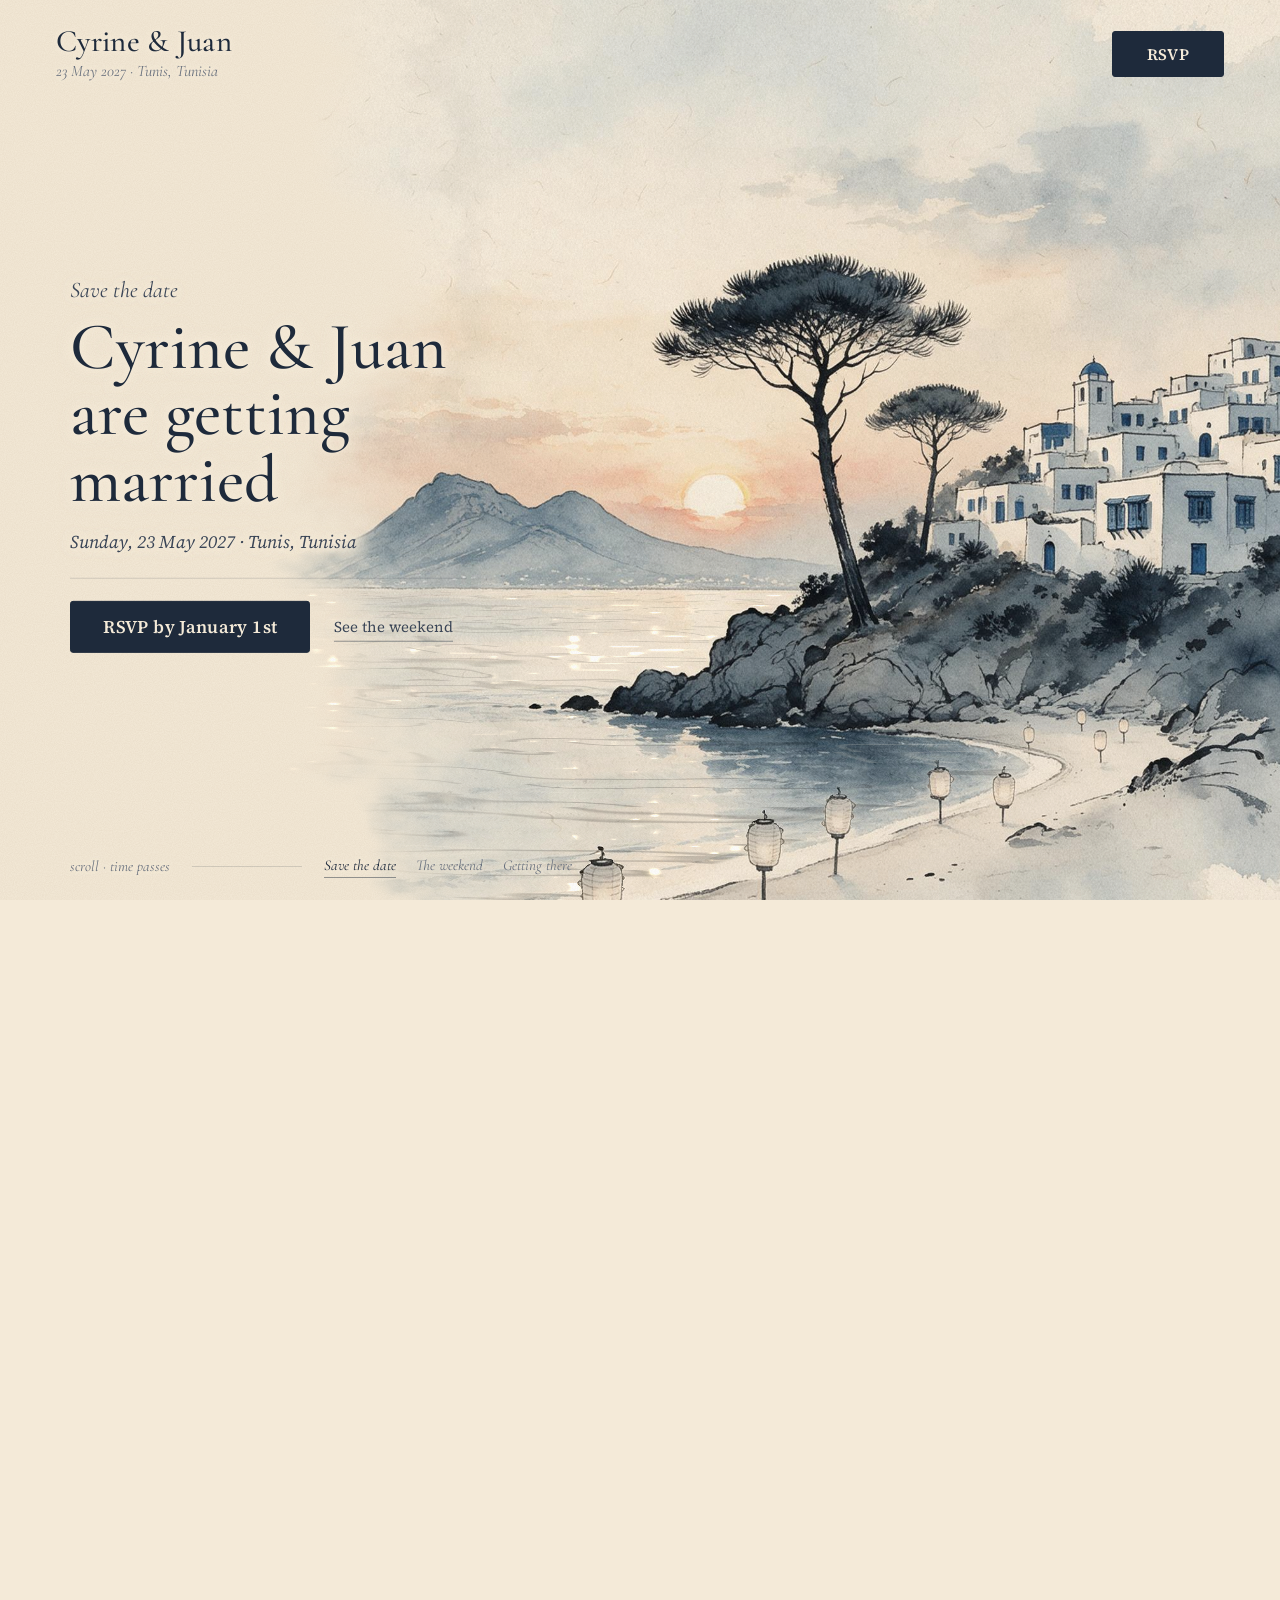
==== commit da300392: "Trim the weekend scene; add links to What to wear Co-Authored-By: Claude Opus 5.5 <noreply@anthropic" ====
--- a/index.html
+++ b/index.html
@@ -138,14 +138,12 @@
     <article class="lp-copy" aria-labelledby="h-weekend">
       <p class="lp-eyebrow">What we know so far</p>
       <h2 id="h-weekend">The weekend</h2>
-      <p class="lp-sub">21 to 24 May 2027 · Tunisia</p>
       <ol class="lp-programme">
         <li><b>Fri 21 May</b><span>Traditional Tunisian wedding</span></li>
         <li><b>Sat 22 May</b><span>City tour (optional)</span></li>
-        <li><b>Sun 23 May</b><span>The wedding, under the stars</span></li>
+        <li><b>Sun 23 May</b><span>The wedding</span></li>
         <li><b>Mon 24 May</b><span>Farewell brunch</span></li>
       </ol>
-      <p class="lp-note">We're still choosing the venues, but we wanted to let you know as soon as possible.</p>
       <p class="lp-actions"><a class="lp-link" href="rsvp/">RSVP</a><a class="lp-link" href="logistics/#weekend">Weekend details</a></p>
     </article>
 
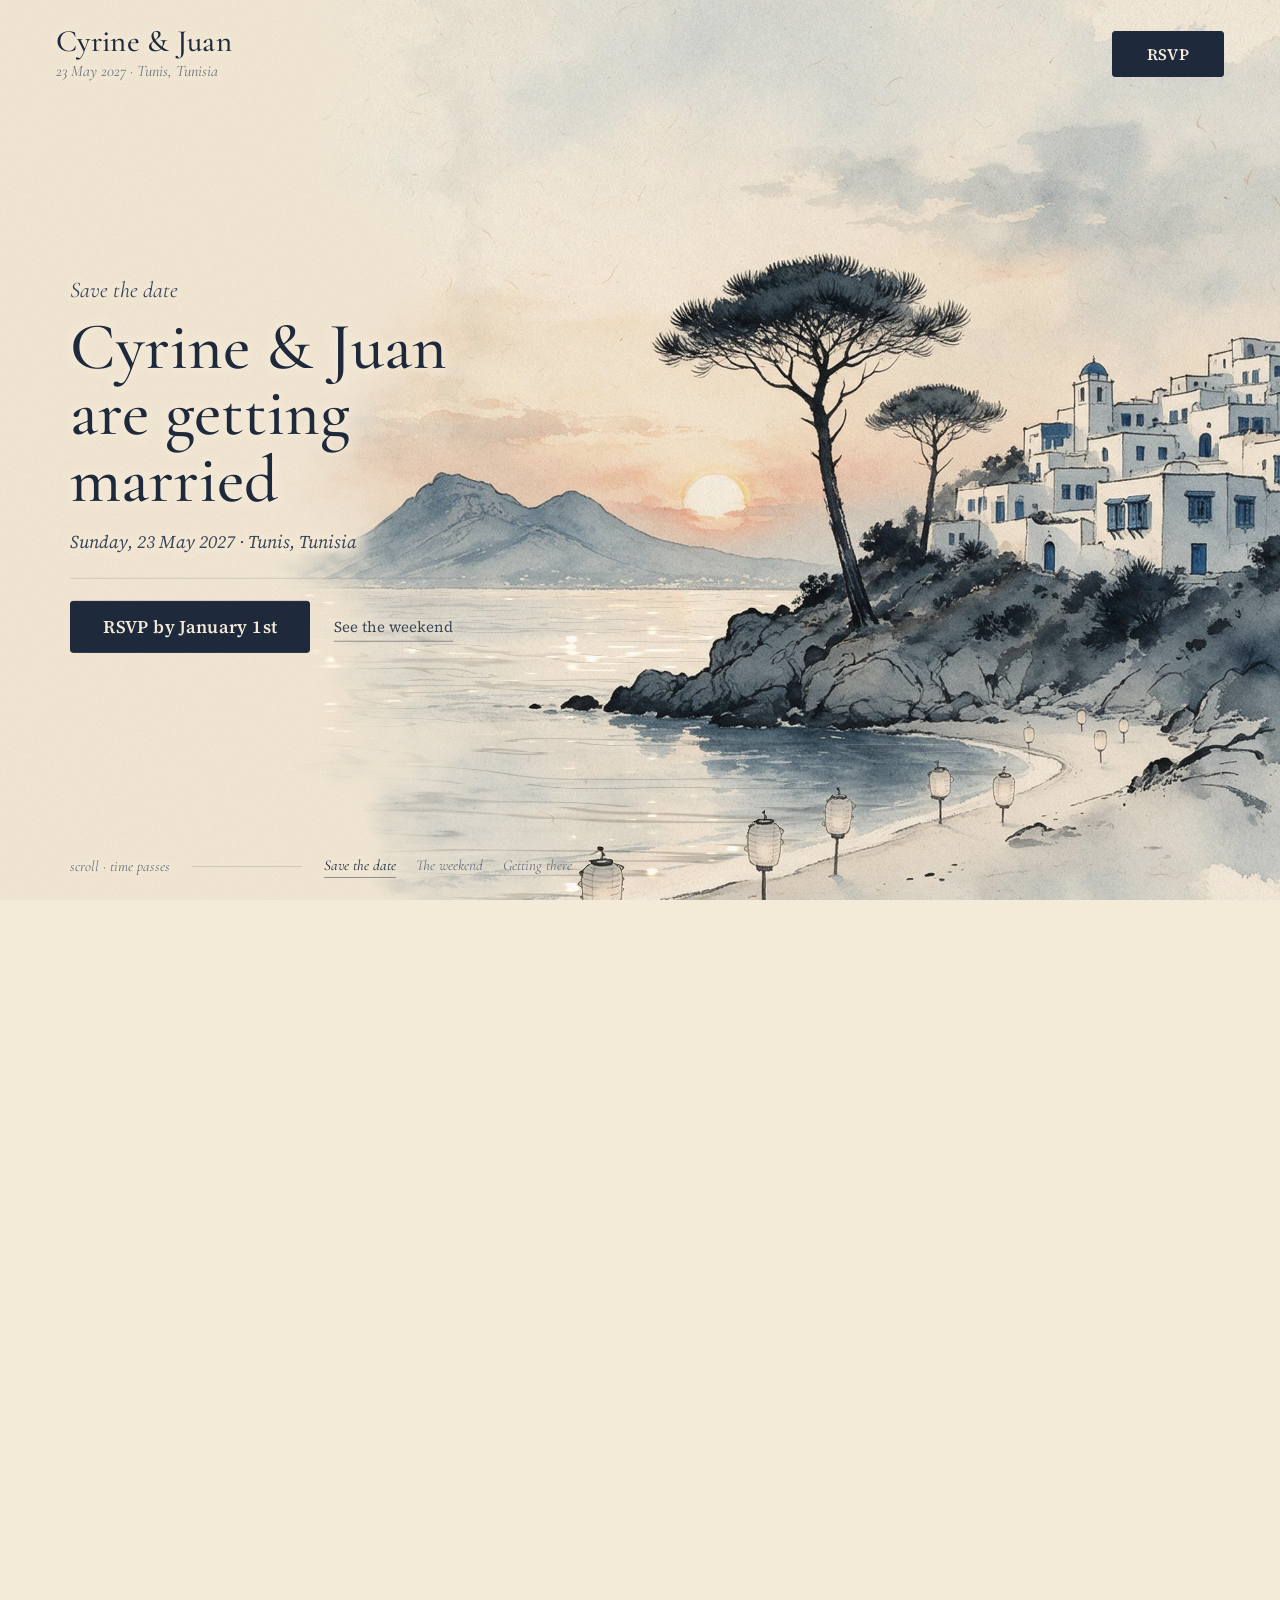
==== commit d8e9362a: "Publish wedding-website cd2c6a0" ====
--- a/index.html
+++ b/index.html
@@ -139,10 +139,9 @@
       <p class="lp-eyebrow">What we know so far</p>
       <h2 id="h-weekend">The weekend</h2>
       <ol class="lp-programme">
-        <li><b>Fri 21 May</b><span>Traditional Tunisian wedding</span></li>
+        <li><b>Fri 21 May</b><span>Outia · traditional Tunisian wedding</span></li>
         <li><b>Sat 22 May</b><span>City tour (optional)</span></li>
         <li><b>Sun 23 May</b><span>The wedding</span></li>
-        <li><b>Mon 24 May</b><span>Farewell brunch</span></li>
       </ol>
       <p class="lp-actions"><a class="lp-link" href="rsvp/">RSVP</a><a class="lp-link" href="logistics/#weekend">Weekend details</a></p>
     </article>
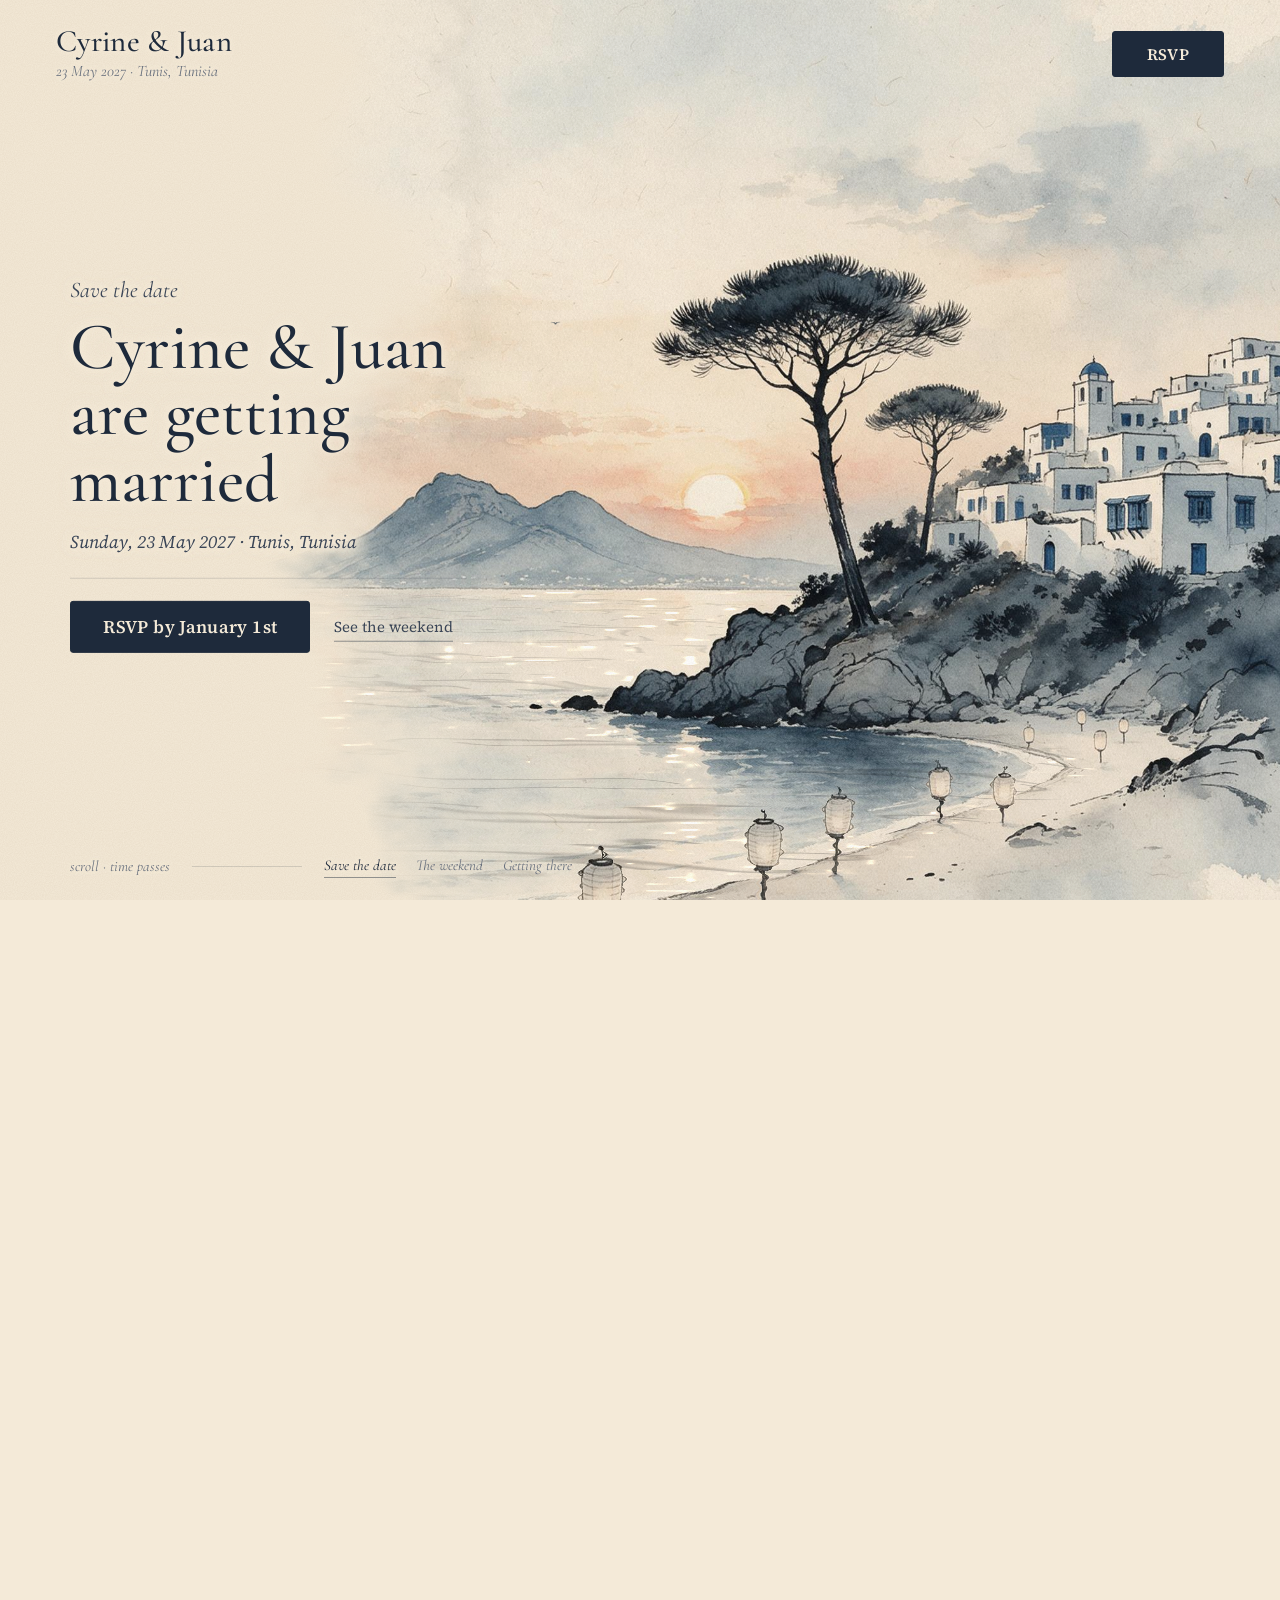
==== commit 6341cf15: "Publish wedding-website 5d200eb" ====
--- a/index.html
+++ b/index.html
@@ -9,8 +9,9 @@
   <link rel="preconnect" href="https://fonts.googleapis.com">
   <link rel="preconnect" href="https://fonts.gstatic.com" crossorigin>
   <link rel="stylesheet" href="https://fonts.googleapis.com/css2?family=Cormorant+Garamond:ital,wght@0,400;0,500;0,600;1,400;1,500&family=Source+Serif+4:ital,wght@0,400;0,500;0,600;1,400&display=swap">
-  <link rel="preload" as="image" href="assets/images/live/01-sunset.jpg">
-  <link rel="stylesheet" href="home.css?v=4-rest">
+  <link rel="preload" as="image" href="assets/images/live/01-sunset.jpg" media="(min-aspect-ratio: 4/5)" fetchpriority="high">
+  <link rel="preload" as="image" href="assets/images/live-phone/01-sunset.jpg" media="(max-aspect-ratio: 4/5)" fetchpriority="high">
+  <link rel="stylesheet" href="home.css?v=13-phone">
   <link rel="stylesheet" href="scrollbar.css">
   <script>
     window.LIVING_PAPER = {
@@ -19,10 +20,11 @@
       // The nightfall clip sets the sun, then brings out the stars.
       // Land stays on the aligned paintings; water keeps its independent clock.
       clips: ['assets/video/clips/12-sunset-to-dusk.mp4', 'assets/video/clips/23-nightfall-sun-stars.mp4'],
-      // One continuous water video; scroll changes only its smooth colour grade.
-      waterLoop: 'assets/video/clips/water-loop.mp4?v=rgb-1',
-      waterLighting: 'assets/images/live/water-lighting.png?v=4-sky',
-      mask: 'assets/images/live/live-mask.png?v=3-shore',
+      // One continuous water video, made for the water alone (swell and small waves running up the sand,
+      // scripts/desktop_water_loop.py); scroll changes only its smooth colour grade.
+      waterLoop: 'assets/video/clips/water-loop-waves.mp4?v=2',
+      waterLighting: 'assets/images/live/water-lighting.png?v=6-gulls',
+      mask: 'assets/images/live/live-mask.png?v=5-swash',
       sky: 'assets/images/live/live-sky.png?v=4-trees',
       aspect: 2400 / 1348,
       // Screens of scroll: a short rest on the first scene so the sunset starts almost at once.
@@ -89,7 +91,53 @@
       motion: { water: 1, ripples: 1, sparkle: 1, speed: 1, trees: 0.5, gust: 0.5, breath: 1, breathPeriod: 8, rim: 0.5, wet: 1, wetChange: 0.5, dry: 0.15, wetTint: 0.5 },
       // The painting blooms in on load like a watercolour wash, from the sun outward, over this many seconds.
       bloom: 6.5,
-      seed: [0.62, 0.5]
+      seed: [0.62, 0.5],
+      // Upright phones (narrower than 4:5): a painting composed for a tall screen, filling it edge to edge, with the
+      // sunset over the bay and the village on the cliff (approved by Juan, 2026-11-20). Masks, lights and the
+      // water band are traced on it (assets/images/portrait/phone-live-shapes.json, phone-lights.json).
+      phone: {
+        maxAspect: 0.8,
+        stills: ['assets/images/live-phone/01-sunset.jpg', 'assets/images/live-phone/02-dusk.jpg', 'assets/images/live-phone/03-night.jpg'],
+        // The sun sets in the clip; dusk to night is drawn from the two paintings (lights and stars come on one by one).
+        clips: ['assets/video/clips/phone-12-sunset-to-dusk-web.mp4', null],
+        waterLoop: 'assets/video/clips/phone-water-loop.mp4?v=1',
+        waterLighting: 'assets/images/live-phone/water-lighting.png?v=3-gulls',
+        mask: 'assets/images/live-phone/live-mask.png?v=3-lanterns',
+        sky: 'assets/images/live-phone/live-sky.png?v=2-roofs',
+        aspect: 1408 / 3072,
+        focus: [0.5, 0.5],
+        waterBand: [0.496, 0.37],
+        meteor: { start: [0.15, 0.9, 0.17, 0.3], vanish: [0.25, 0.6, 0.47] },
+        seed: [0.465, 0.382],
+        // A door by the pine is 15 px to the metre of this painting's 3072, so the pine is some 140 m away.
+        gulls: { tree: [0.69, 0.428], away: [0.4, 0.44], eye: [0.5, 0.496], focal: 0.684, distance: 140, circleAt: 170, gone: [300, 480], magnify: 2.5, behind: 0.62 },
+        paper: [[249, 244, 235], [246, 240, 232], [245, 234, 221]],
+        // Lanterns on the beach (set by hand), then lit windows in the village (found in the night painting).
+        lights: [
+          [0.381, 0.802, 1.0],
+          [0.621, 0.733, 0.6],
+          [0.722, 0.698, 0.5],
+          [0.794, 0.702, 0.45],
+          [0.843, 0.674, 0.3],
+          [0.815, 0.655, 0.25],
+          [0.784, 0.646, 0.2],
+          [0.766, 0.636, 0.18],
+          [0.92898, 0.54232, 0.19],
+          [0.71165, 0.53776, 0.35],
+          [0.67188, 0.5319, 0.35],
+          [0.9517, 0.52604, 0.35],
+          [0.80256, 0.52148, 0.35],
+          [0.87358, 0.51693, 0.23],
+          [0.6321, 0.51367, 0.12],
+          [0.89205, 0.49805, 0.12],
+          [0.92756, 0.49414, 0.35],
+          [0.94886, 0.49349, 0.35],
+          [0.75, 0.48633, 0.12],
+          [0.87074, 0.48177, 0.35],
+          [0.90767, 0.47721, 0.12],
+          [0.78693, 0.46419, 0.19]
+        ]
+      }
     };
     // Start on bare paper, before images can flash ahead of the live reveal.
     // If the renderer cannot start, leave the ordinary still-page fallback.
@@ -98,17 +146,20 @@
       setTimeout(() => document.documentElement.classList.remove('lp-opening'), 8000);
     }
   </script>
-  <script src="src/living-paper.js?v=4-rest" defer></script>
+  <script src="src/living-paper.js?v=20-pace" defer></script>
   <script src="src/cursor.js?v=4-rest" defer></script>
   <script src="src/scrollbar.js" defer></script>
 </head>
 <body>
   <canvas id="paper" aria-hidden="true"></canvas>
+  <!-- Plain stills for when the painting cannot be drawn. Dusk and night are named in data attributes, so they
+       do not download beside the first painting; living-paper.js switches them on if they are needed. -->
   <div class="lp-fallback" aria-hidden="true">
-    <img src="assets/images/live/01-sunset.jpg" alt="">
-    <img src="assets/images/live/02-dusk.jpg" alt="">
-    <img src="assets/images/live/03-night.jpg" alt="">
+    <picture><source media="(max-aspect-ratio: 4/5)" srcset="assets/images/live-phone/01-sunset.jpg"><img src="assets/images/live/01-sunset.jpg" alt=""></picture>
+    <picture><source media="(max-aspect-ratio: 4/5)" data-srcset="assets/images/live-phone/02-dusk.jpg"><img data-src="assets/images/live/02-dusk.jpg" alt=""></picture>
+    <picture><source media="(max-aspect-ratio: 4/5)" data-srcset="assets/images/live-phone/03-night.jpg"><img data-src="assets/images/live/03-night.jpg" alt=""></picture>
   </div>
+  <div class="lp-wash" aria-hidden="true"></div>
 
   <header class="lp-header" data-tone="light">
     <a class="lp-brand" href="#invitation">
@@ -135,10 +186,11 @@
       </div>
     </article>
 
-    <article class="lp-copy" aria-labelledby="h-weekend">
+    <article class="lp-copy lp-fold" aria-labelledby="h-weekend">
       <p class="lp-eyebrow">What we know so far</p>
       <h2 id="h-weekend">The weekend</h2>
-      <ol class="lp-programme">
+      <button class="lp-more" type="button" aria-expanded="false" aria-controls="weekend-list" data-closed="The programme" data-open="Close">The programme</button>
+      <ol class="lp-programme" id="weekend-list">
         <li><b>Fri 21 May</b><span>Outia · traditional Tunisian wedding</span></li>
         <li><b>Sat 22 May</b><span>City tour (optional)</span></li>
         <li><b>Sun 23 May</b><span>The wedding</span></li>
@@ -146,10 +198,11 @@
       <p class="lp-actions"><a class="lp-link" href="rsvp/">RSVP</a><a class="lp-link" href="logistics/#weekend">Weekend details</a></p>
     </article>
 
-    <article class="lp-copy" aria-labelledby="h-logistics">
+    <article class="lp-copy lp-fold" aria-labelledby="h-logistics">
       <p class="lp-eyebrow">Plan your trip</p>
       <h2 id="h-logistics">Getting there</h2>
-      <dl class="lp-facts">
+      <button class="lp-more" type="button" aria-expanded="false" aria-controls="travel-list" data-closed="Travel essentials" data-open="Close">Travel essentials</button>
+      <dl class="lp-facts" id="travel-list">
         <dt>Fly into</dt><dd>Tunis-Carthage (TUN)</dd>
         <dt>Transport</dt><dd>Shuttles planned</dd>
         <dt>Where to stay</dt><dd><a class="lp-link" href="logistics/#stay">Three hotel ideas</a></dd>
--- a/home.css
+++ b/home.css
@@ -140,3 +140,55 @@
   .lp-cursor-dot.is-down { width: 5px; height: 5px; margin: -2.5px 0 0 -2.5px; border-color: transparent; background: rgba(244, 234, 216, 1); }
 }
 @media (prefers-reduced-motion: reduce) { .lp-cursor-dot { display: none; } body.lp-cursor, body.lp-cursor * { cursor: auto !important; } }
+
+/* Upright phones (lp-phone, narrower than 4:5): the tall painting fills the screen edge to edge. The names sit in
+   the pale sky at the top, the details and buttons on the pale sand at the bottom over a soft paper wash, and the
+   three scenes run as a strip along the foot with the progress line under them (option 7, Juan, 2026-11-20). */
+.lp-fallback picture + picture img { opacity: 0; }
+.lp-wash { display: none; }
+.lp-more { display: none; }
+/* Paper washes over the painting: across the top, so the titles sit on pale paper in every light, and from the
+   bottom, exactly as high as the scene's text (--wash, measured by the runtime), with a short fade above it. */
+.lp-phone .lp-wash { display: block; position: fixed; z-index: 1; inset: 0; pointer-events: none;
+  background:
+    linear-gradient(to bottom, rgba(248, 243, 234, 0.92) 0, rgba(248, 243, 234, 0.65) 12svh, rgba(248, 243, 234, 0) 25svh),
+    linear-gradient(to top, rgba(248, 243, 234, 0.98) 0, rgba(248, 243, 234, 0.96) var(--wash, 44px), rgba(248, 243, 234, 0.5) calc(var(--wash, 44px) + 3svh), rgba(248, 243, 234, 0) calc(var(--wash, 44px) + 8svh)); }
+.lp-phone .lp-header { display: none; }
+.lp-phone .lp-copy { left: 22px; right: 22px; width: auto; top: calc(env(safe-area-inset-top, 0px) + 7svh); bottom: calc(env(safe-area-inset-bottom, 0px) + 66px);
+  transform: none; align-items: center; text-align: center; gap: 8px; }
+.lp-phone .lp-eyebrow { margin: 0; font-size: 1.25rem; }
+.lp-phone .lp-copy h1, .lp-phone .lp-copy h2 { font-size: clamp(2.3rem, 10.5vw, 3rem); line-height: 1.02; text-wrap: balance; }
+.lp-phone .lp-sub { font-size: 16px; }
+/* Everything after the title goes down to the sand. */
+.lp-phone .lp-rsvp, .lp-phone .lp-programme, .lp-phone .lp-facts { margin-top: auto; }
+.lp-phone .lp-rsvp { align-items: center; padding-top: 0; border-top: 0; }
+/* The chapter strip right below already leads to the weekend (Juan, 2026-11-20). */
+.lp-phone .lp-rsvp .lp-link { display: none; }
+/* The two list scenes arrive folded, so the painting leads: only the title and one button. A tap unfolds the list
+   onto a paper wash; it folds again after half a minute (living-paper.js). Juan, 2026-11-20. */
+.lp-phone .lp-more { display: inline-flex; align-items: center; gap: 10px; margin-top: auto; min-height: 56px; padding: 14px 34px 16px; border: 0; background: url("data:image/svg+xml,%3Csvg xmlns='http://www.w3.org/2000/svg' viewBox='0 0 260 84' preserveAspectRatio='none'%3E%3Cdefs%3E%3Cfilter id='e' x='-8%' y='-25%' width='116%' height='150%'%3E%3CfeTurbulence type='fractalNoise' baseFrequency='0.022 0.05' numOctaves='3' seed='11' result='n'/%3E%3CfeDisplacementMap in='SourceGraphic' in2='n' scale='15' xChannelSelector='R' yChannelSelector='G' result='d'/%3E%3CfeGaussianBlur in='d' stdDeviation='0.5' result='s'/%3E%3CfeTurbulence type='fractalNoise' baseFrequency='0.09 0.14' numOctaves='2' seed='4' result='g'/%3E%3CfeColorMatrix in='g' type='matrix' values='0 0 0 0 0  0 0 0 0 0  0 0 0 0 0  0.5 0 0 0 0.72' result='ga'/%3E%3CfeComposite in='s' in2='ga' operator='in'/%3E%3C/filter%3E%3CradialGradient id='w' cx='46%' cy='48%' r='62%'%3E%3Cstop offset='0' stop-color='%2322314a'/%3E%3Cstop offset='0.7' stop-color='%231e2a3b'/%3E%3Cstop offset='1' stop-color='%23151e2c'/%3E%3C/radialGradient%3E%3C/defs%3E%3Cg filter='url(%23e)'%3E%3Cpath d='M24 44 C20 24 52 14 92 15 C128 11 176 12 212 18 C240 22 246 40 236 54 C226 68 186 71 146 70 C108 73 58 72 38 64 C28 60 24 52 24 44 Z' fill='url(%23w)'/%3E%3Ccircle cx='14' cy='58' r='2.6' fill='%231e2a3b'/%3E%3Ccircle cx='247' cy='27' r='2' fill='%231e2a3b'/%3E%3Ccircle cx='8' cy='40' r='1.2' fill='%231e2a3b'/%3E%3C/g%3E%3C/svg%3E") center / 100% 100% no-repeat;
+  color: var(--paper); font: italic 500 21px/1 var(--display); letter-spacing: 0.01em; cursor: pointer; -webkit-tap-highlight-color: transparent; transition: transform 0.5s ease, opacity 0.4s; }
+/* An ink blot dropped on the sand, in the painting's indigo, with a torn wet edge and two specks of splatter. */
+.lp-phone .lp-more:active { transform: scale(0.97); }
+.lp-phone .lp-more::after { content: ""; width: 7px; height: 7px; margin-top: 4px; border-top: 1.3px solid currentColor; border-right: 1.3px solid currentColor; opacity: 0.85; transform: rotate(-45deg); transition: transform 0.4s; }
+.lp-phone .lp-fold.is-open .lp-more { min-height: 38px; padding: 8px 14px; background: none; color: var(--ink-soft); font-size: 17px; }
+.lp-phone .lp-fold.is-open .lp-more::after { margin-top: -4px; transform: rotate(135deg); }
+.lp-phone .lp-fold > .lp-programme, .lp-phone .lp-fold > .lp-facts { margin-top: 0; }
+.lp-phone .lp-fold:not(.is-open) > .lp-programme, .lp-phone .lp-fold:not(.is-open) > .lp-facts, .lp-phone .lp-fold:not(.is-open) > .lp-actions { display: none; }
+.lp-phone .lp-fold.is-open > .lp-programme, .lp-phone .lp-fold.is-open > .lp-facts, .lp-phone .lp-fold.is-open > .lp-actions { animation: lp-unfold 0.5s ease both; }
+@keyframes lp-unfold { from { opacity: 0; transform: translateY(10px); } }
+.lp-phone .lp-actions { justify-content: center; }
+.lp-phone .lp-programme, .lp-phone .lp-facts { width: 100%; text-align: left; }
+.lp-phone .lp-programme li { gap: 12px; padding: 9px 0; }
+.lp-phone .lp-programme b { width: 92px; font-size: 14px; }
+.lp-phone .lp-programme span { font-size: 15px; }
+.lp-phone .lp-facts { grid-template-columns: 112px minmax(0, 1fr); }
+.lp-phone .lp-facts dt, .lp-phone .lp-facts dd { padding: 8px 0; font-size: 14.5px; }
+.lp-phone .lp-button--big.lp-button--primary { min-height: 50px; padding: 14px 28px; font-size: 16px; }
+.lp-phone .lp-button--big { padding: 12px 22px; font-size: 15px; }
+.lp-phone .lp-foot { left: 22px; right: 22px; bottom: calc(env(safe-area-inset-bottom, 0px) + 16px); flex-direction: column-reverse; align-items: stretch; gap: 8px; text-shadow: none; }
+.lp-phone .lp-hint { display: none; }
+.lp-phone .lp-scenes { justify-content: space-between; gap: 8px; font: 500 11px/1 var(--text); letter-spacing: 0.12em; text-transform: uppercase; }
+.lp-phone .lp-scenes a { padding: 6px 0; border-bottom: 0; }
+.lp-phone .lp-progress { width: 100%; }
+body.lp-phone .lp-fallback img { left: 0; right: 0; width: 100%; height: 100%; object-fit: cover; }
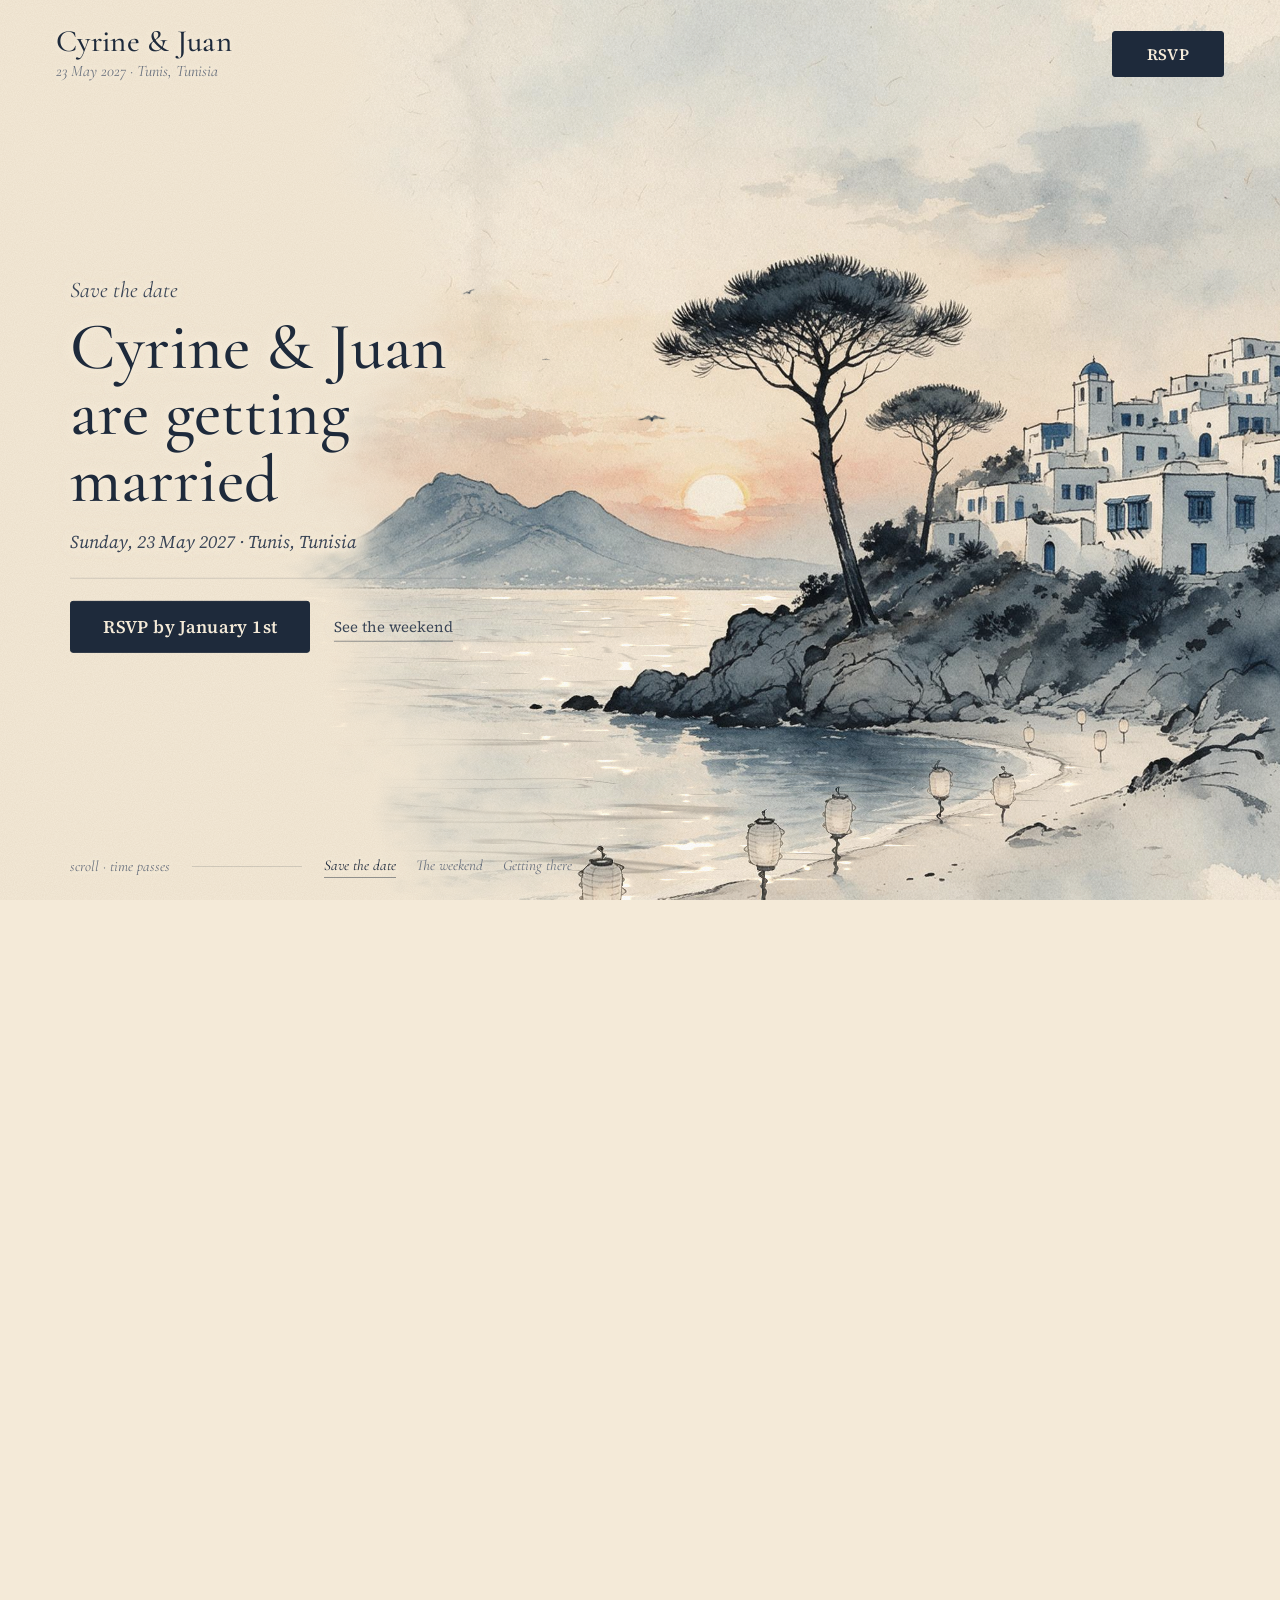
==== commit 51c5fe34: "Publish wedding-website 932390d" ====
--- a/index.html
+++ b/index.html
@@ -11,7 +11,7 @@
   <link rel="stylesheet" href="https://fonts.googleapis.com/css2?family=Cormorant+Garamond:ital,wght@0,400;0,500;0,600;1,400;1,500&family=Source+Serif+4:ital,wght@0,400;0,500;0,600;1,400&display=swap">
   <link rel="preload" as="image" href="assets/images/live/01-sunset.jpg" media="(min-aspect-ratio: 4/5)" fetchpriority="high">
   <link rel="preload" as="image" href="assets/images/live-phone/01-sunset.jpg" media="(max-aspect-ratio: 4/5)" fetchpriority="high">
-  <link rel="stylesheet" href="home.css?v=13-phone">
+  <link rel="stylesheet" href="home.css?v=14-phone-bar">
   <link rel="stylesheet" href="scrollbar.css">
   <script>
     window.LIVING_PAPER = {
@@ -146,7 +146,7 @@
       setTimeout(() => document.documentElement.classList.remove('lp-opening'), 8000);
     }
   </script>
-  <script src="src/living-paper.js?v=20-pace" defer></script>
+  <script src="src/living-paper.js?v=21-phone-bar" defer></script>
   <script src="src/cursor.js?v=4-rest" defer></script>
   <script src="src/scrollbar.js" defer></script>
 </head>
--- a/home.css
+++ b/home.css
@@ -153,6 +153,10 @@
   background:
     linear-gradient(to bottom, rgba(248, 243, 234, 0.92) 0, rgba(248, 243, 234, 0.65) 12svh, rgba(248, 243, 234, 0) 25svh),
     linear-gradient(to top, rgba(248, 243, 234, 0.98) 0, rgba(248, 243, 234, 0.96) var(--wash, 44px), rgba(248, 243, 234, 0.5) calc(var(--wash, 44px) + 3svh), rgba(248, 243, 234, 0) calc(var(--wash, 44px) + 8svh)); }
+/* A phone browser's toolbar hides and shows as you scroll, and the visible height changes with it. The painting
+   keeps the height of the screen with the toolbar hidden (100vh is that height on iOS; lvh says it outright), so
+   it never rescales in the middle of a scroll; while the toolbar shows, it covers the painting's foot. */
+.lp-phone #paper, .lp-phone .lp-fallback { bottom: auto; height: 100vh; height: 100lvh; }
 .lp-phone .lp-header { display: none; }
 .lp-phone .lp-copy { left: 22px; right: 22px; width: auto; top: calc(env(safe-area-inset-top, 0px) + 7svh); bottom: calc(env(safe-area-inset-bottom, 0px) + 66px);
   transform: none; align-items: center; text-align: center; gap: 8px; }
